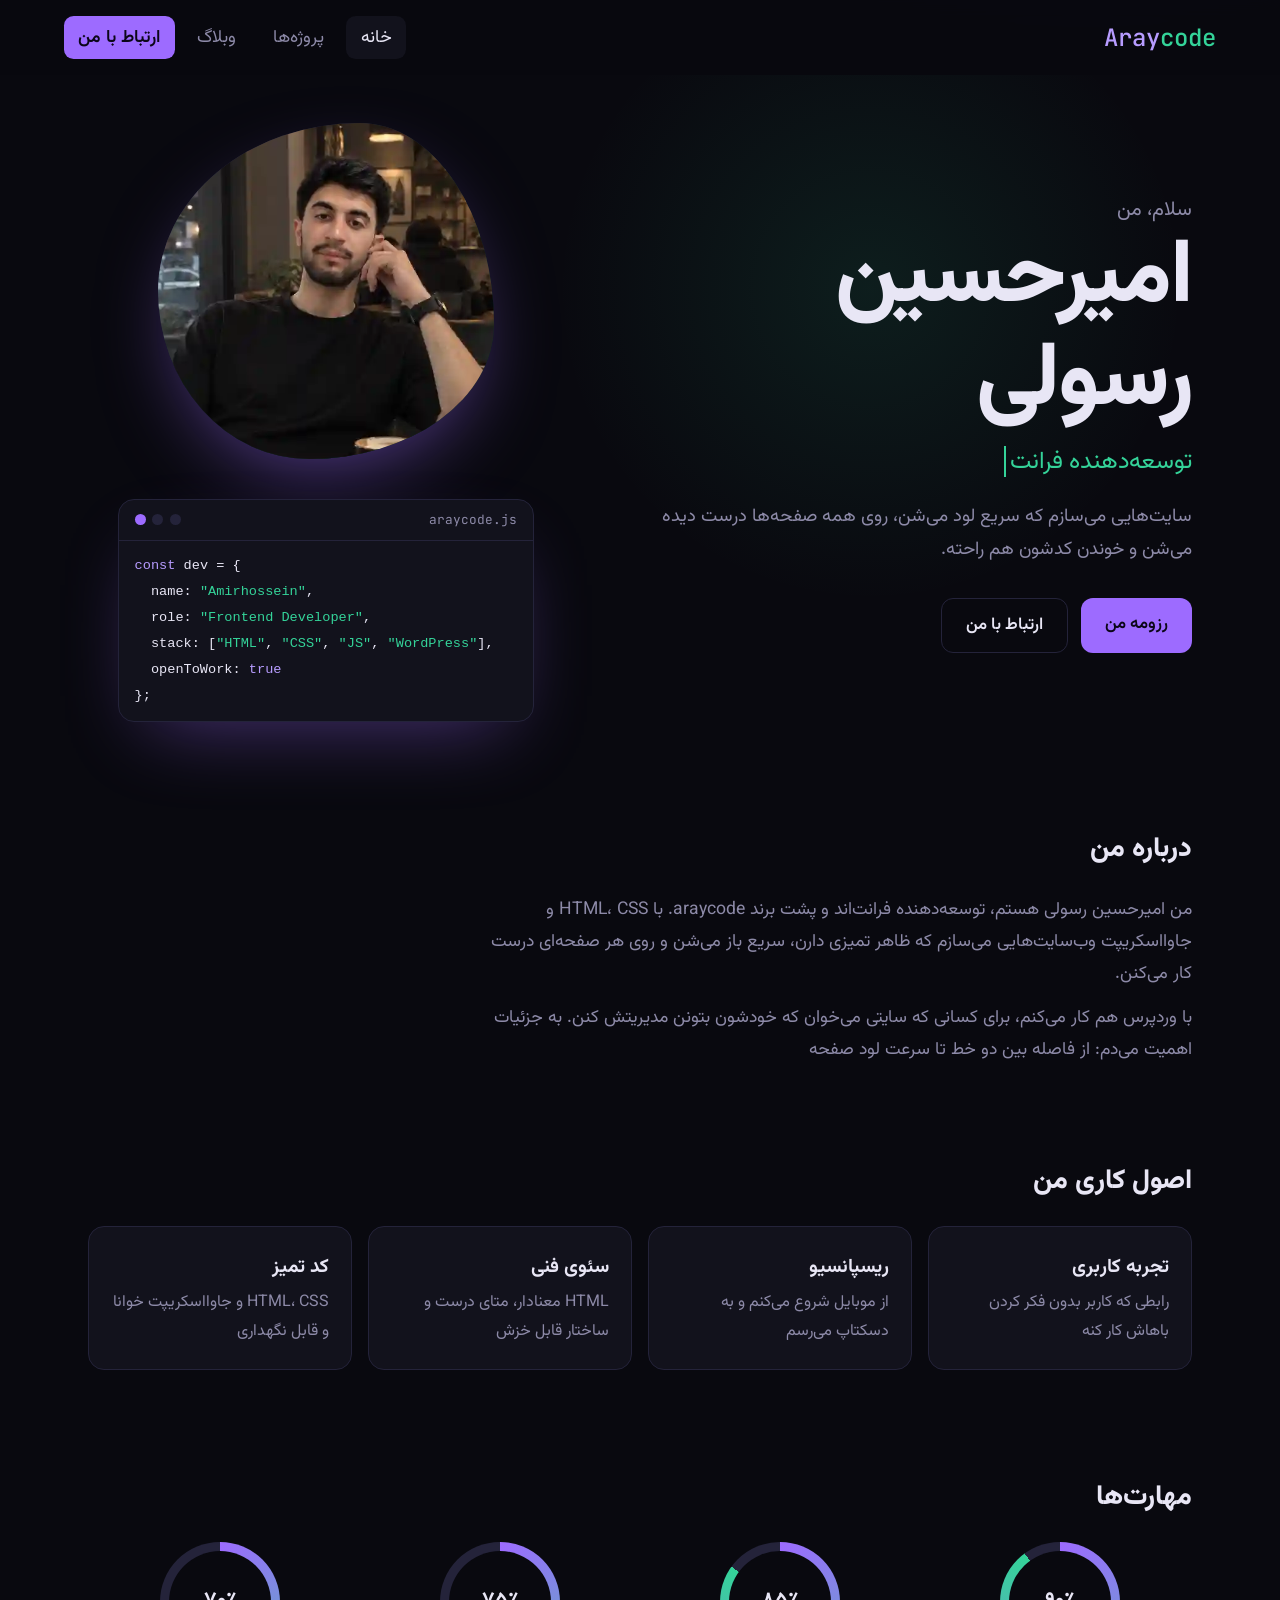
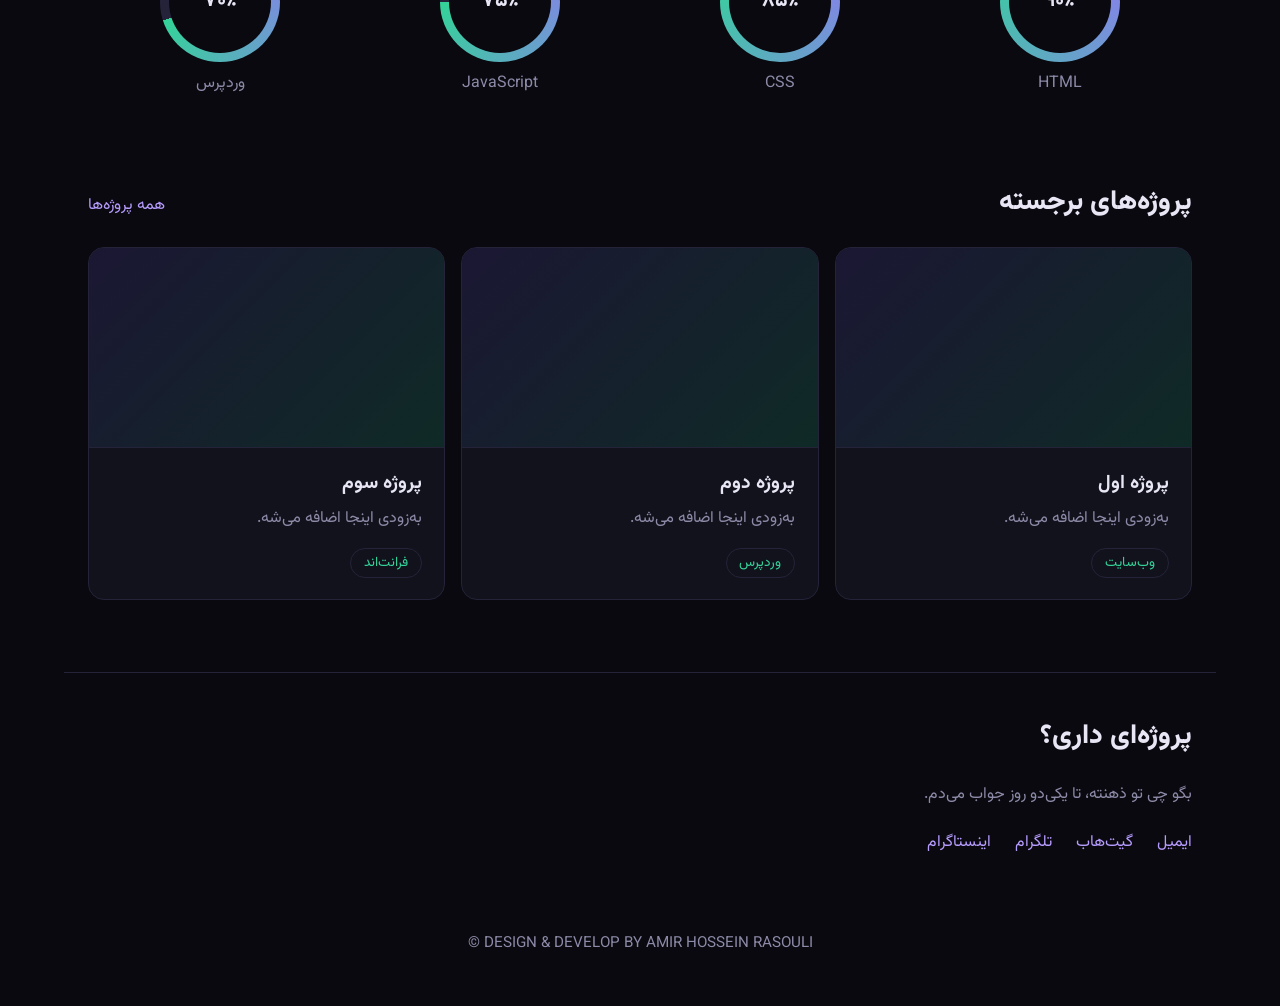
==== index.html @ f40a2364 "Initial commit: portfolio site" ====
<!DOCTYPE html>
<html lang="fa" dir="rtl">
<head>
<meta charset="UTF-8">
<meta name="viewport" content="width=device-width, initial-scale=1">
<title>Web Developer | Araycode</title>
<meta name="description" content="وب‌سایت شخصی امیرحسین رسولی، توسعه‌دهنده فرانت‌اند با HTML، CSS، جاوااسکریپت و وردپرس.">
<meta name="theme-color" content="#09090f">
<link rel="canonical" href="https://irasouli.ir/">
<meta property="og:type" content="website">
<meta property="og:locale" content="fa_IR">
<meta property="og:title" content="امیرحسین رسولی | araycode">
<meta property="og:description" content="توسعه‌دهنده فرانت‌اند؛ طراحی و ساخت وب‌سایت‌های سریع و تمیز.">
<link rel="preconnect" href="https://fonts.googleapis.com">
<link rel="preconnect" href="https://fonts.gstatic.com" crossorigin>
<link href="https://fonts.googleapis.com/css2?family=Vazirmatn:wght@400;600;800&family=JetBrains+Mono:wght@400;500&display=swap" rel="stylesheet">
<link rel="stylesheet" href="/css/style.css">
<script type="application/ld+json">{"@context":"https://schema.org","@type":"Person","name":"امیرحسین رسولی","jobTitle":"Frontend Developer","url":"https://YOUR-DOMAIN.com/"}</script>
</head>
<body>
<a class="skip" href="#main">پرش به محتوا</a>
<div class="progress" aria-hidden="true"></div>
<header class="nav">
  <a class="brand" href="index.html" aria-label="araycode">Aray<span>code</span></a>
  <button class="menu-btn" aria-expanded="false" aria-controls="menu" aria-label="باز کردن منو"><span></span><span></span><span></span></button>
  <nav id="menu" aria-label="منوی اصلی">
    <a href="index.html" aria-current="page">خانه</a>
    <a href="projects.html">پروژه‌ها</a>
    <a href="blog.html">وبلاگ</a>
    <a href="contact.html" class="btn-nav">ارتباط با من</a>
  </nav>
</header>
<main id="main">
  <section class="hero">
    <div class="hero-text">
      <p class="hello">سلام، من</p>
      <h1>امیرحسین رسولی</h1>
      <p class="role"><span id="typed">توسعه‌دهنده فرانت‌اند</span><i class="caret" aria-hidden="true"></i></p>
      <p class="lead">سایت‌هایی می‌سازم که سریع لود می‌شن، روی همه صفحه‌ها درست دیده می‌شن و خوندن کدشون هم راحته.</p>
      <div class="cta">
        <!-- فایل رزومه رو با اسم resume.pdf کنار سایت بذار -->
        <a class="btn primary" href="/files/amir-hossein-rsouli-resume.pdf" download>رزومه من</a>
        <a class="btn ghost" href="contact.html">ارتباط با من</a>
      </div>
    </div>
    <div class="visual">
      <div class="blob">
        <img src="/image/amirsimage.webp" alt="امیرحسین رسولی" width="640" height="640" fetchpriority="high">> 
      </div>
      <div class="editor" dir="ltr">
      <div class="bar"><b></b><b></b><b></b><span>araycode.js</span></div>
      <pre class="code"><code><span class="l" style="--i:0"><em>const</em> dev = {</span>
        <span class="l" style="--i:1">  name: <s>"Amirhossein"</s>,</span>
        <span class="l" style="--i:2">  role: <s>"Frontend Developer"</s>,</span>
        <span class="l" style="--i:3">  stack: [<s>"HTML"</s>, <s>"CSS"</s>, <s>"JS"</s>, <s>"WordPress"</s>],</span>
        <span class="l" style="--i:4">  openToWork: <em>true</em></span>
        <span class="l" style="--i:5">};</span></code></pre>
      </div>
    </div>
  </section>
  <section class="block about" aria-labelledby="about">
    <h2 id="about">درباره من</h2>
    <p>من امیرحسین رسولی هستم، توسعه‌دهنده فرانت‌اند و پشت برند araycode. با HTML، CSS و جاوااسکریپت وب‌سایت‌هایی می‌سازم که ظاهر تمیزی دارن، سریع باز می‌شن و روی هر صفحه‌ای درست کار می‌کنن.</p>
    <p>با وردپرس هم کار می‌کنم، برای کسانی که سایتی می‌خوان که خودشون بتونن مدیریتش کنن. به جزئیات اهمیت می‌دم: از فاصله بین دو خط تا سرعت لود صفحه</p>
  </section>
  <section class="block" aria-labelledby="principles">
    <h2 id="principles">اصول کاری من</h2>
    <div class="grid four">
      <article class="card reveal"><h3>تجربه کاربری</h3><p>رابطی که کاربر بدون فکر کردن باهاش کار کنه</p></article>
      <article class="card reveal"><h3>ریسپانسیو</h3><p>از موبایل شروع می‌کنم و به دسکتاپ می‌رسم</p></article>
      <article class="card reveal"><h3>سئوی فنی</h3><p>HTML معنادار، متای درست و ساختار قابل خزش</p></article>
      <article class="card reveal"><h3>کد تمیز</h3><p>HTML، CSS و جاوااسکریپت خوانا و قابل نگهداری</p></article>
    </div>
  </section>
  <section class="block" aria-labelledby="skills">
    <h2 id="skills">مهارت‌ها</h2>
    <ul class="rings">
      <li class="reveal" style="--v:90"><div class="ring"><b>۹۰٪</b></div><span>HTML</span></li>
      <li class="reveal" style="--v:85"><div class="ring"><b>۸۵٪</b></div><span>CSS</span></li>
      <li class="reveal" style="--v:75"><div class="ring"><b>۷۵٪</b></div><span>JavaScript</span></li>
      <li class="reveal" style="--v:70"><div class="ring"><b>۷۰٪</b></div><span>وردپرس</span></li>
    </ul>
  </section>

  <section class="block" aria-labelledby="work">
    <div class="head"><h2 id="work">پروژه‌های برجسته</h2><a class="more" href="projects.html">همه پروژه‌ها</a></div>
    <div class="grid three">
      <article class="card proj reveal"><div class="thumb"></div><h3>پروژه اول</h3><p>به‌زودی اینجا اضافه می‌شه.</p><span class="tag">وب‌سایت</span></article>
      <article class="card proj reveal"><div class="thumb"></div><h3>پروژه دوم</h3><p>به‌زودی اینجا اضافه می‌شه.</p><span class="tag">وردپرس</span></article>
      <article class="card proj reveal"><div class="thumb"></div><h3>پروژه سوم</h3><p>به‌زودی اینجا اضافه می‌شه.</p><span class="tag">فرانت‌اند</span></article>
    </div>
  </section>

  <section class="block talk" aria-labelledby="hire">
    <h2 id="hire">پروژه‌ای داری؟</h2>
    <p>بگو چی تو ذهنته، تا یکی‌دو روز جواب می‌دم.</p>
    <div class="links">
      <a href="mailto:rasouliamirhossein.frontend@gmail.com">ایمیل</a><a href="https://github.com/amirrasouli.dev">گیت‌هاب</a><a href="#">تلگرام</a><a href="#">اینستاگرام</a>
    </div>
  </section>
</main>

<footer><p>DESIGN & DEVELOP BY AMIR HOSSEIN RASOULI ©</p></footer>
<script src="/js/script.js"></script>
</body>
</html>
---- css/style.css ----
:root{
  --bg:#09090f;--card:#12121c;--line:#24233a;
  --p:#9d6bff;--p2:#b79cff;--mint:#34d399;
  --text:#e8e6f5;--muted:#8d8aa8;
  --font:"Vazirmatn",system-ui,sans-serif;--mono:"JetBrains Mono",ui-monospace,monospace;
}
*{box-sizing:border-box;margin:0}
html{scroll-behavior:smooth}
body{background:var(--bg);color:var(--text);font-family:var(--font);line-height:1.8;
  background-image:radial-gradient(60rem 30rem at 85% -10%,rgba(157,107,255,.16),transparent 60%)}
a{color:inherit;text-decoration:none}
:focus-visible{outline:2px solid var(--mint);outline-offset:3px;border-radius:6px}

.nav{position:sticky;top:0;z-index:5;background:rgba(9,9,15,.75);backdrop-filter:blur(10px);display:flex;align-items:center;justify-content:space-between;gap:1rem;flex-wrap:wrap;
  max-width:none;margin:0;padding:1rem max(1.5rem,calc((100% - 72rem)/2))}
.brand{font-family:var(--mono);font-weight:500;font-size:1.5rem;direction:ltr;color:var(--p2)}
.brand span{color:var(--mint)}
.nav nav{display:flex;align-items:center;gap:.5rem;flex-wrap:wrap}
.nav nav a{font-size:1.1rem;padding:.35rem .9rem;border-radius:.6rem;color:var(--muted);transition:color .2s,background .2s}
.nav nav a:hover,.nav nav a[aria-current]{color:var(--text)}
.nav nav a[aria-current]{background:var(--card)}
.nav .btn-nav{background:var(--p);color:#0b0618;font-weight:600}
.nav .btn-nav:hover{background:var(--p2);color:#0b0618}

.hero{position:relative;max-width:72rem;margin:0 auto;padding:3rem 1.5rem 4rem;display:grid;
  grid-template-columns:1.1fr .9fr;gap:3rem;align-items:center}
.hello{color:var(--muted);font-size:1.25rem}
h1{font-size:clamp(3rem,8vw,5.6rem);font-weight:800;line-height:1.15;letter-spacing:-.02em}
.role{font-size:1.5rem;color:var(--mint);min-height:2.6rem;margin:.4rem 0 1rem}
.caret{display:inline-block;width:2px;height:1.3em;background:var(--mint);margin-inline-start:4px;
  vertical-align:middle;animation:blink 1s steps(1) infinite}
.lead{color:var(--muted);font-size:1.15rem;max-width:34rem}
.cta{display:flex;gap:.8rem;flex-wrap:wrap;margin-top:2rem}
.btn{padding:.7rem 1.5rem;border-radius:.75rem;font-weight:600;font-size:1.05rem;transition:transform .2s,background .2s,border-color .2s}
.btn.primary{background:var(--p);color:#0b0618}
.btn.primary:hover{background:var(--p2);transform:translateY(-2px)}
.btn.ghost{border:1px solid var(--line)}
.btn.ghost:hover{border-color:var(--mint);color:var(--mint)}

.editor{background:var(--card);border:1px solid var(--line);border-radius:1rem;overflow:hidden;
  box-shadow:0 30px 80px -30px rgba(157,107,255,.45)}
.bar{display:flex;align-items:center;gap:.4rem;padding:.7rem 1rem;border-bottom:1px solid var(--line)}
.bar b{width:.7rem;height:.7rem;border-radius:50%;background:var(--line)}
.bar b:first-child{background:var(--p)}
.bar span{margin-inline-start:auto;font:.8rem var(--mono);color:var(--muted)}
.photo{aspect-ratio:16/10;background:linear-gradient(135deg,#1b1733,#0f2a26);border-bottom:1px solid var(--line)}
.editor img{display:block;width:100%;aspect-ratio:16/10;object-fit:cover}
.code{padding:1.1rem 1.2rem;font:.92rem/1.9 var(--mono);color:var(--text);overflow-x:auto}
.code .l{display:block;opacity:0;animation:in .5s ease forwards;animation-delay:calc(.4s + var(--i)*.28s)}
.code em{color:var(--p2);font-style:normal}
.code s{color:var(--mint);text-decoration:none}

.block{max-width:72rem;margin:0 auto;padding:2.5rem 1.5rem}
h2{font-size:1.7rem;font-weight:800;margin-bottom:1.2rem}
.chips{list-style:none;padding:0;display:flex;flex-wrap:wrap;gap:.7rem}
.chips li{padding:.45rem 1.1rem;border:1px solid var(--line);border-radius:999px;background:var(--card);transition:border-color .2s}
.chips li:hover{border-color:var(--p)}
.talk{border-top:1px solid var(--line);margin-top:2rem}
.talk p{color:var(--muted);margin-bottom:1.2rem}
.links{display:flex;gap:1.5rem;flex-wrap:wrap}
.links a{color:var(--p2);border-bottom:1px solid transparent;transition:border-color .2s}
.links a:hover{border-color:var(--mint);color:var(--mint)}
footer{text-align:center;color:var(--muted);padding:2rem 1rem 3rem;font-size:.95rem}

@keyframes blink{50%{opacity:0}}
@keyframes in{from{opacity:0;transform:translateX(-8px)}to{opacity:1;transform:none}}
@media(max-width:820px){.hero{grid-template-columns:1fr;gap:2rem;padding-top:1.5rem}}
@media(prefers-reduced-motion:reduce){*{animation:none!important;transition:none!important}.code .l{opacity:1}}

.skip{position:absolute;inset-inline-start:1rem;top:-4rem;background:var(--p);color:#0b0618;padding:.5rem 1rem;border-radius:.5rem;z-index:10}
.skip:focus{top:1rem}
.progress{position:fixed;inset:0 0 auto 0;height:3px;background:linear-gradient(90deg,var(--p),var(--mint));transform-origin:100% 50%;transform:scaleX(0);z-index:9}
@supports(animation-timeline:scroll()){.progress{animation:grow linear both;animation-timeline:scroll()}}
@keyframes grow{to{transform:scaleX(1)}}
.hero::before{content:"";position:absolute;inset:0;pointer-events:none;z-index:-1;
  background:radial-gradient(28rem 28rem at var(--mx,70%) var(--my,30%),rgba(52,211,153,.10),transparent 70%)}
.grid{display:grid;gap:1rem}
.grid.four{grid-template-columns:repeat(auto-fit,minmax(14rem,1fr));margin-bottom:1.5rem}
.grid.three{grid-template-columns:repeat(auto-fit,minmax(16rem,1fr))}
.card{background:var(--card);border:1px solid var(--line);border-radius:1rem;padding:1.4rem;transition:border-color .25s,transform .25s}
.card:hover{border-color:var(--p);transform:translateY(-3px)}
.card h3{font-size:1.2rem;margin-bottom:.3rem}
.card p{color:var(--muted)}
.head{display:flex;align-items:baseline;justify-content:space-between;gap:1rem}
.more{color:var(--p2)}.more:hover{color:var(--mint)}
.proj{padding:0;overflow:hidden}
.proj h3,.proj p,.proj .tag{margin-inline:1.4rem}
.proj h3{margin-top:1.1rem}
.thumb{aspect-ratio:16/9;background:linear-gradient(135deg,#1b1733,#0f2a26);border-bottom:1px solid var(--line)}
.tag{display:inline-block;margin-block:.9rem 1.3rem;font-size:.85rem;color:var(--mint);border:1px solid var(--line);border-radius:999px;padding:.1rem .8rem}
.js .reveal{opacity:0;transform:translateY(12px);transition:opacity .6s,transform .6s,border-color .25s}
.js .reveal.in{opacity:1;transform:none}

.visual{display:grid;justify-items:center;gap:2.5rem}
.blob{position:relative;width:min(21rem,72vw);aspect-ratio:1;overflow:hidden;
  background:linear-gradient(135deg,#2a1f4d,#0f3a2f);border-radius:60% 40% 55% 45%/50% 60% 40% 50%;
  box-shadow:0 30px 80px -25px rgba(157,107,255,.55);animation:morph 10s ease-in-out infinite alternate}
.blob img{display:block;width:100%;height:100%;object-fit:cover}
@keyframes morph{50%{border-radius:42% 58% 46% 54%/56% 42% 58% 44%}100%{border-radius:55% 45% 62% 38%/44% 56% 44% 56%}}
.visual .editor{width:min(26rem,100%);margin-top:0;position:relative}
.visual .code{font-size:.85rem;padding:.8rem 1rem}
.about p{max-width:44rem;color:var(--muted);font-size:1.1rem;margin-bottom:.8rem}
.grid.four{grid-template-columns:repeat(4,1fr)}
.rings{list-style:none;padding:0;display:grid;grid-template-columns:repeat(4,1fr);gap:1.5rem 1rem;justify-items:center;text-align:center}
.ring{position:relative;width:7.5rem;aspect-ratio:1;border-radius:50%;display:grid;place-items:center;
  background:conic-gradient(var(--p),var(--mint) calc(var(--v)*1%),var(--line) 0)}
.ring::before{content:"";position:absolute;inset:.55rem;border-radius:50%;background:var(--bg)}
.ring b{position:relative;font-size:1.3rem}
.rings span{display:block;margin-top:.5rem;color:var(--muted)}
.page-head{padding-top:2rem}
.page-head h1{font-size:clamp(2.2rem,7vw,3.6rem)}
.menu-btn{display:none;flex-direction:column;gap:5px;background:none;border:1px solid var(--line);border-radius:.6rem;padding:.6rem;cursor:pointer}
.menu-btn span{width:1.3rem;height:2px;background:var(--text);transition:transform .25s,opacity .25s}
.menu-btn[aria-expanded="true"] span:nth-child(1){transform:translateY(7px) rotate(45deg)}
.menu-btn[aria-expanded="true"] span:nth-child(2){opacity:0}
.menu-btn[aria-expanded="true"] span:nth-child(3){transform:translateY(-7px) rotate(-45deg)}
@media(max-width:820px){
  .menu-btn{display:flex}
  .nav nav{display:none;flex-basis:100%;flex-direction:column;align-items:stretch;gap:.3rem;padding:.5rem 0 .8rem}
  .nav nav.open{display:flex}
  .nav nav a{font-size:1rem;padding:.6rem .9rem}
  .brand{font-size:1.25rem}
  h1{font-size:clamp(2.1rem,9vw,2.8rem)}
  .hello{font-size:1rem}.role{font-size:1.1rem;min-height:2rem}.lead{font-size:1rem}
  .btn{padding:.6rem 1.2rem;font-size:.95rem}
  h2{font-size:1.4rem}
  .about p{font-size:1rem}
  .grid.four{grid-template-columns:repeat(2,1fr)}
  .card{padding:1rem}.card h3{font-size:1.05rem}.card p{font-size:.92rem}
  .rings{grid-template-columns:repeat(2,1fr)}.ring{width:6rem}.ring b{font-size:1.1rem}
}

.filters{display:flex;flex-wrap:wrap;gap:.5rem;margin-bottom:1.5rem}
.filters button{font:inherit;font-size:.95rem;color:var(--muted);background:var(--card);border:1px solid var(--line);border-radius:999px;padding:.35rem 1rem;cursor:pointer;transition:border-color .2s,color .2s}
.filters button:hover{border-color:var(--p);color:var(--text)}
.filters button[aria-pressed="true"]{border-color:var(--mint);color:var(--mint)}
.post .tag{margin:0 0 .8rem}
.post h3 a:hover{color:var(--p2)}
.post small{display:block;margin-top:.9rem;color:var(--muted)}

.code{white-space:normal}
.code .l{white-space:pre}
.nav nav a.btn-nav[aria-current]{background:var(--p);color:#0b0618}
.linkcard{display:block}
.linkcard p{direction:ltr;text-align:right;overflow-wrap:anywhere}
.form{display:grid;gap:1rem;max-width:36rem;margin-top:1.2rem}
.form label{display:grid;gap:.4rem;color:var(--muted)}
.form input,.form textarea{font:inherit;color:var(--text);background:var(--card);border:1px solid var(--line);border-radius:.7rem;padding:.7rem 1rem;transition:border-color .2s}
.form input:focus,.form textarea:focus{outline:none;border-color:var(--mint)}
.form button{justify-self:start;cursor:pointer;border:0;font-family:inherit}
.notfound{text-align:center;padding-block:4rem}
.code404{font:800 clamp(4rem,16vw,8rem)/1 var(--font);background:linear-gradient(90deg,var(--p),var(--mint));-webkit-background-clip:text;background-clip:text;color:transparent}
.notfound .cta{justify-content:center}
.notfound .lead{margin-inline:auto}
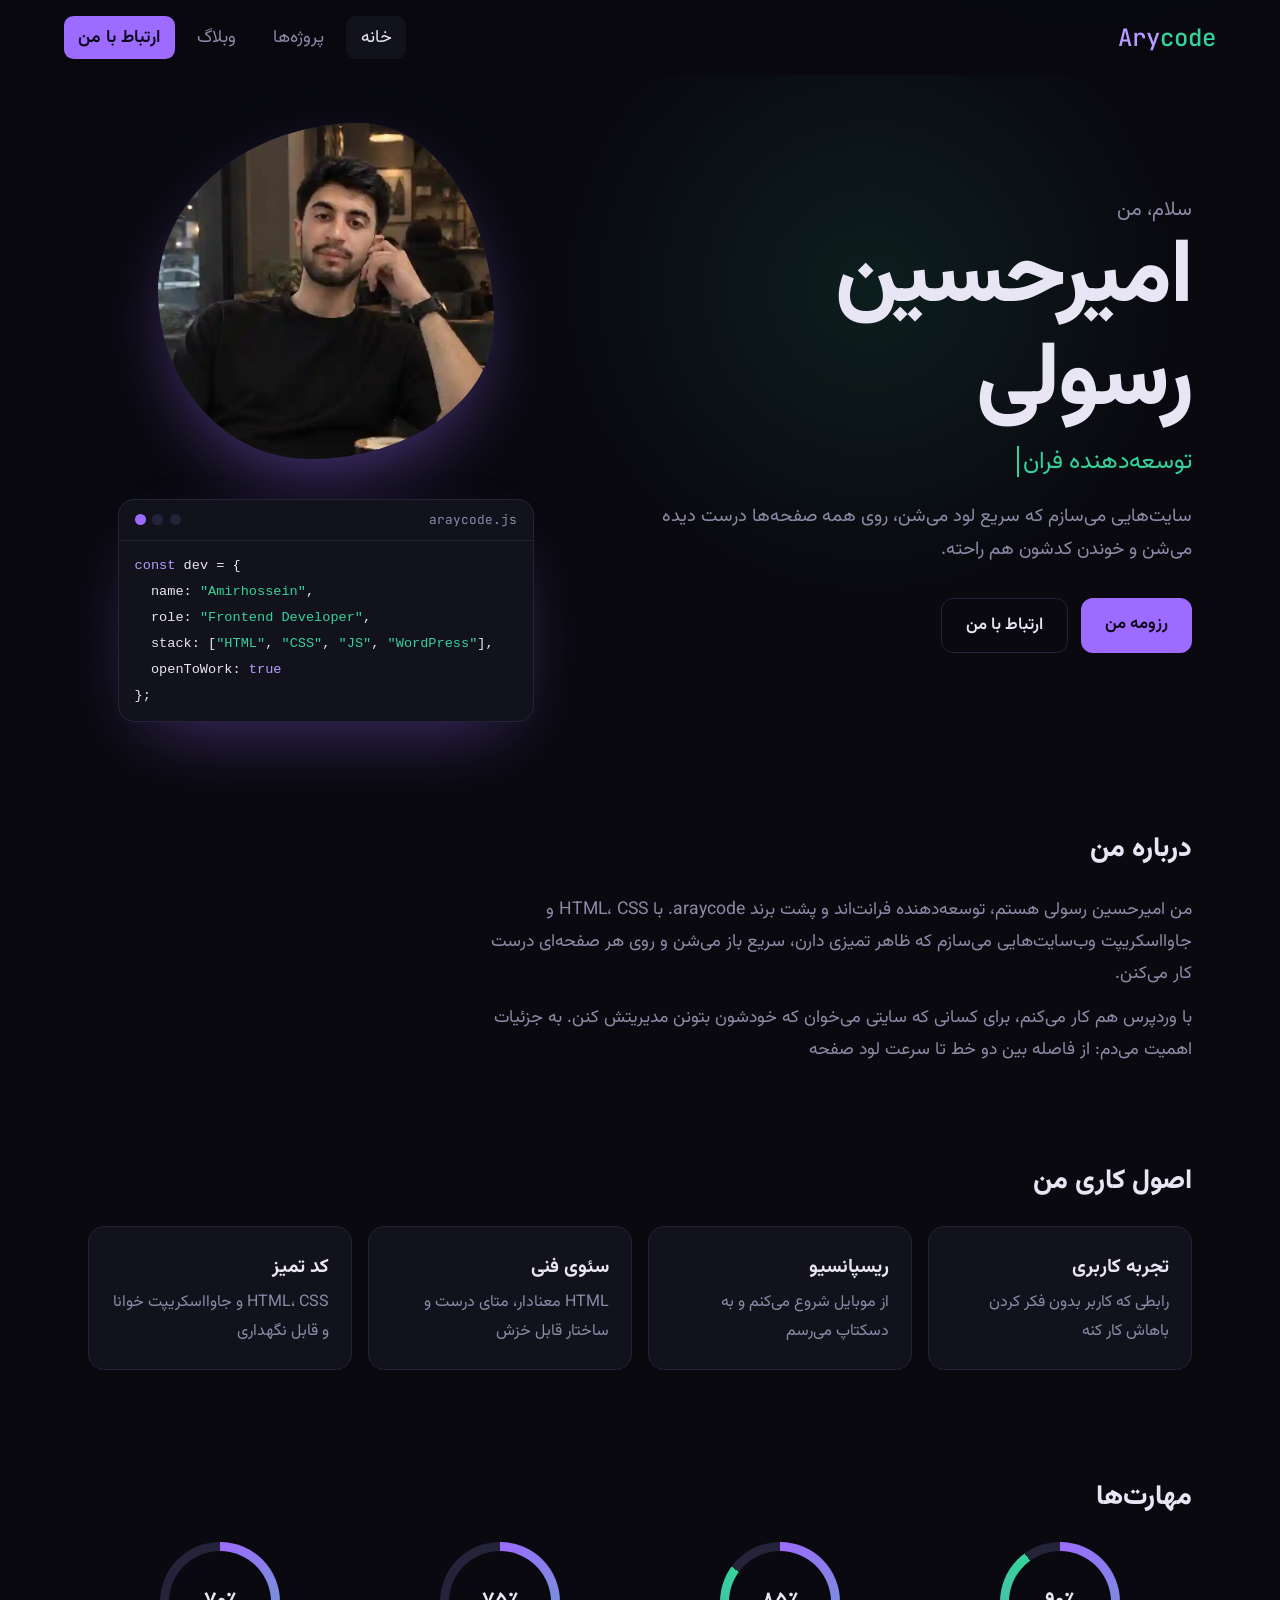
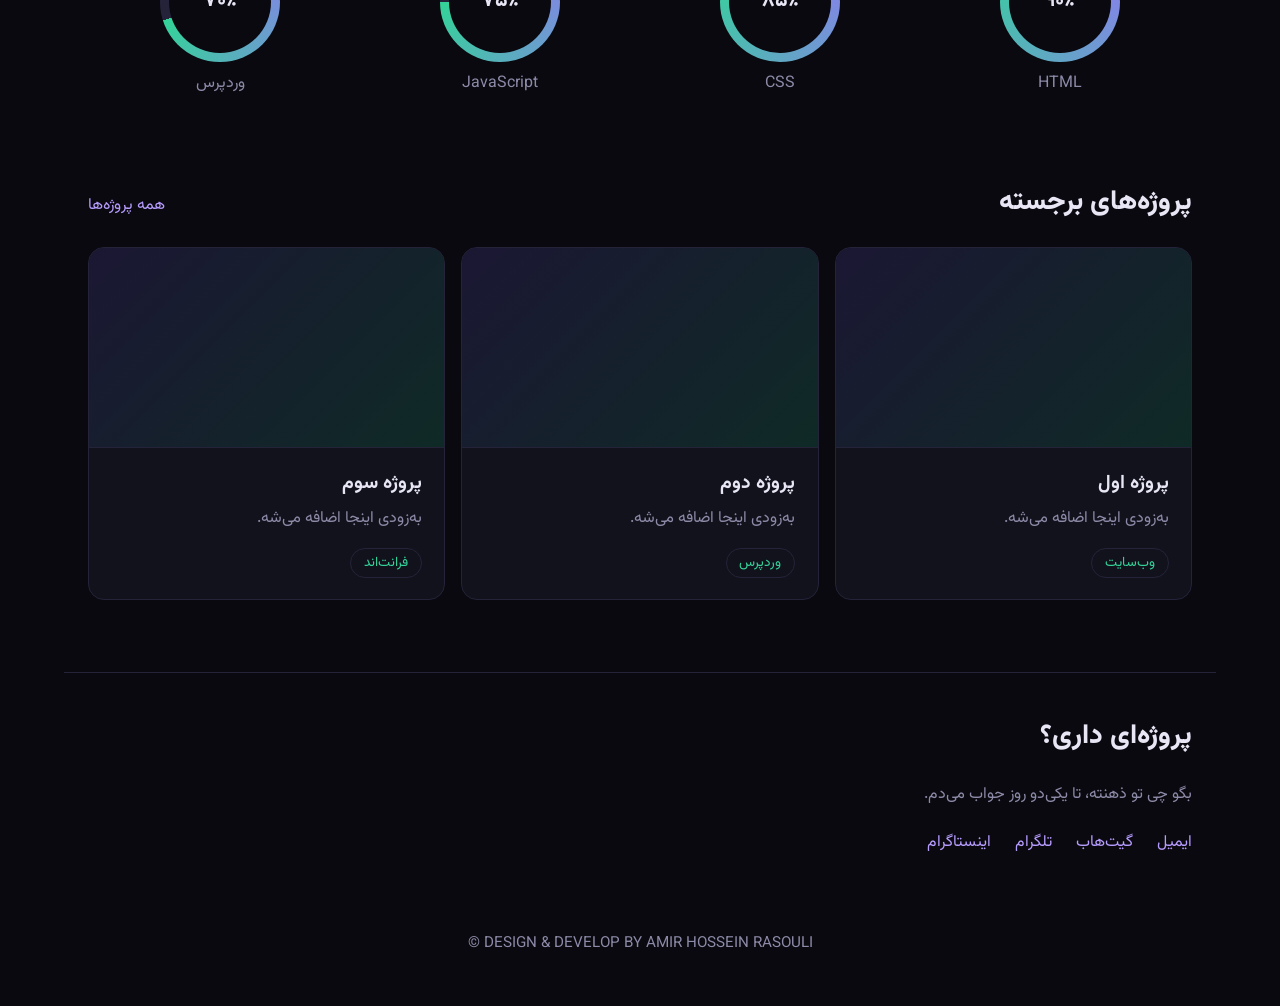
==== commit ced86e11: "Update portfolio" ====
--- a/index.html
+++ b/index.html
@@ -3,13 +3,13 @@
 <head>
 <meta charset="UTF-8">
 <meta name="viewport" content="width=device-width, initial-scale=1">
-<title>Web Developer | Araycode</title>
+<title>Arycode | Web Developer </title>
 <meta name="description" content="وب‌سایت شخصی امیرحسین رسولی، توسعه‌دهنده فرانت‌اند با HTML، CSS، جاوااسکریپت و وردپرس.">
 <meta name="theme-color" content="#09090f">
-<link rel="canonical" href="https://irasouli.ir/">
+<link rel="canonical" href="https://arycode.ir/">
 <meta property="og:type" content="website">
 <meta property="og:locale" content="fa_IR">
-<meta property="og:title" content="امیرحسین رسولی | araycode">
+<meta property="og:title" content="امیرحسین رسولی | arycode">
 <meta property="og:description" content="توسعه‌دهنده فرانت‌اند؛ طراحی و ساخت وب‌سایت‌های سریع و تمیز.">
 <link rel="preconnect" href="https://fonts.googleapis.com">
 <link rel="preconnect" href="https://fonts.gstatic.com" crossorigin>
@@ -21,7 +21,7 @@
 <a class="skip" href="#main">پرش به محتوا</a>
 <div class="progress" aria-hidden="true"></div>
 <header class="nav">
-  <a class="brand" href="index.html" aria-label="araycode">Aray<span>code</span></a>
+  <a class="brand" href="index.html" aria-label="araycode">Ary<span>code</span></a>
   <button class="menu-btn" aria-expanded="false" aria-controls="menu" aria-label="باز کردن منو"><span></span><span></span><span></span></button>
   <nav id="menu" aria-label="منوی اصلی">
     <a href="index.html" aria-current="page">خانه</a>
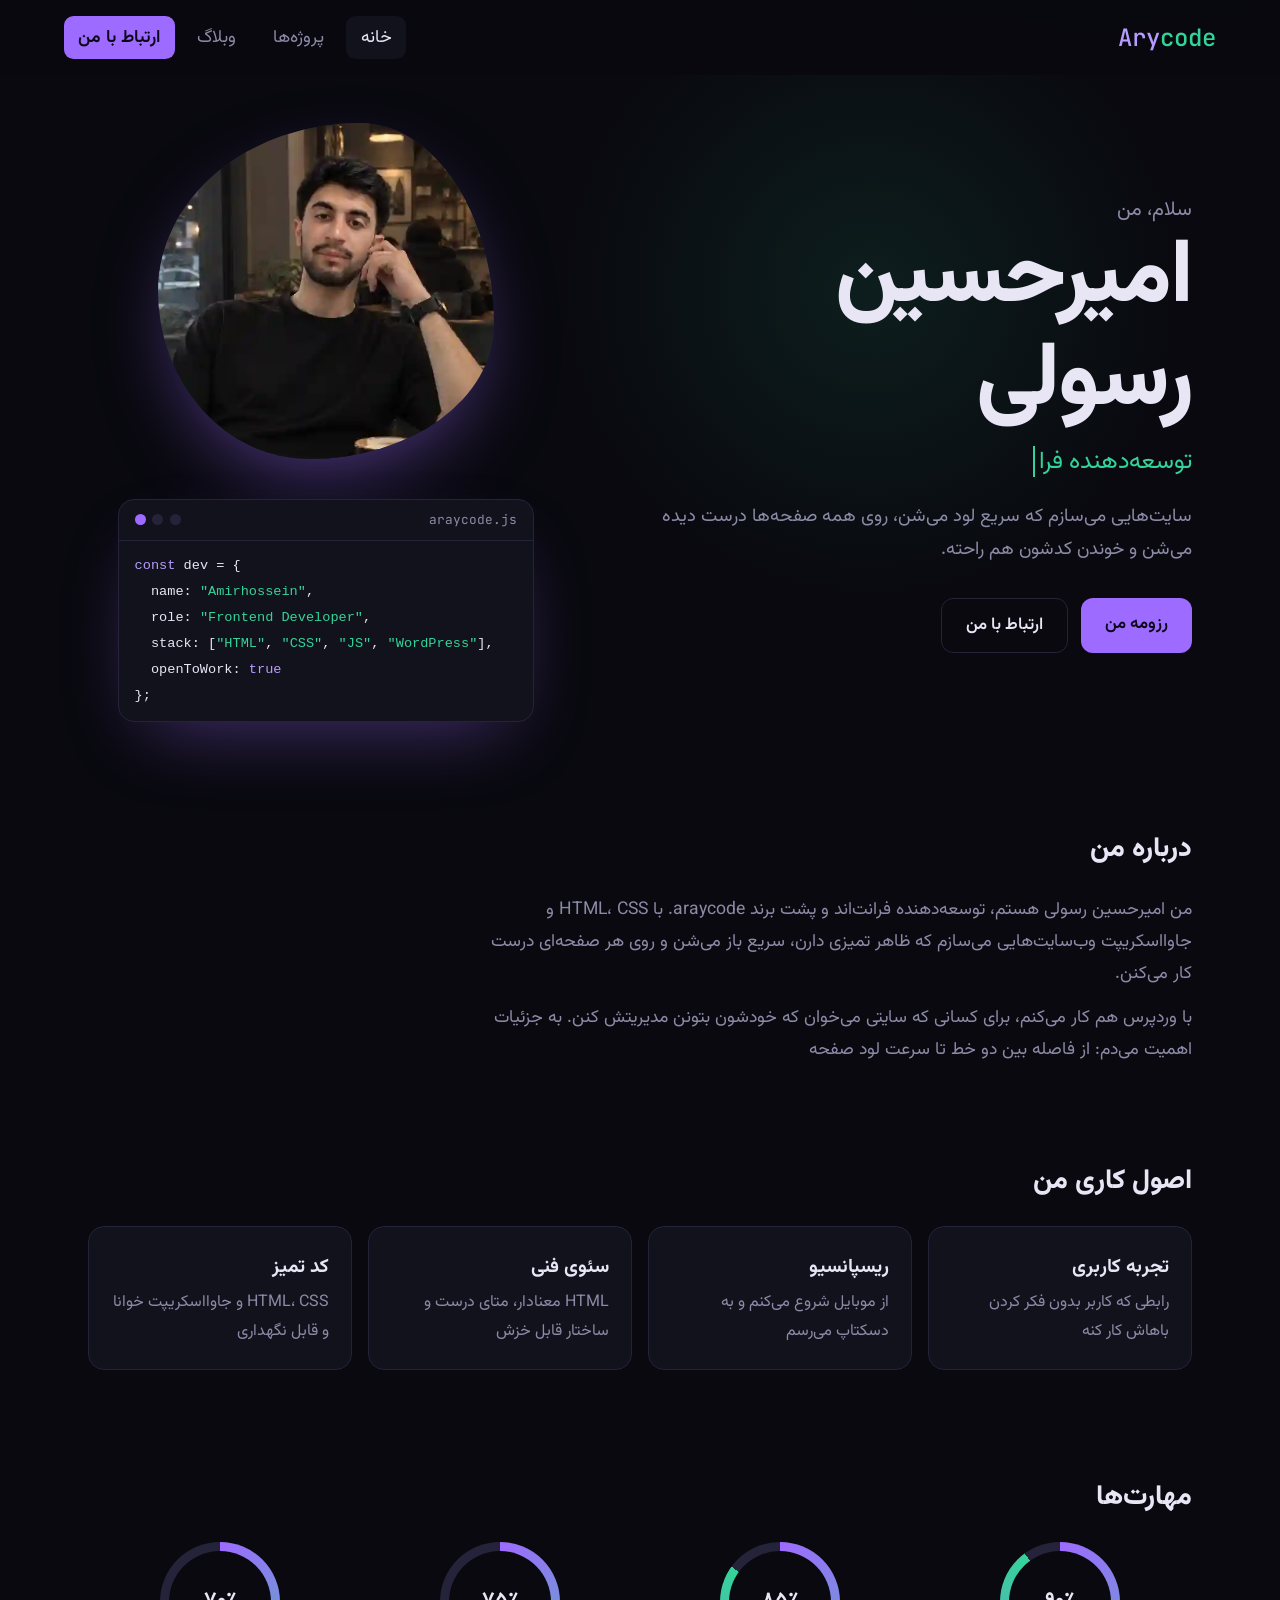
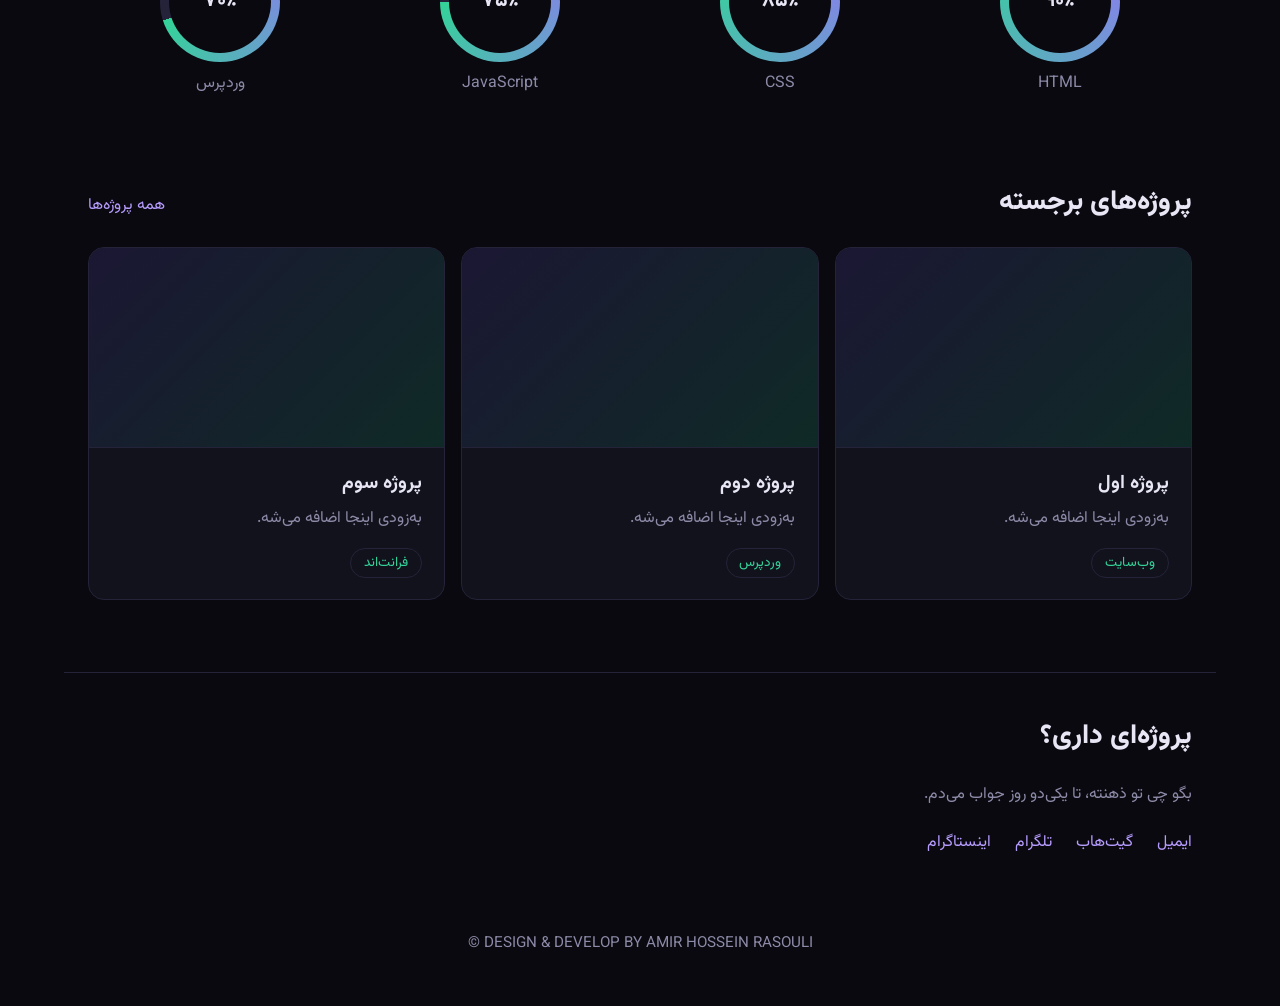
==== commit 34a5f572: "Update portfolio" ====
--- a/index.html
+++ b/index.html
@@ -14,7 +14,7 @@
 <link rel="preconnect" href="https://fonts.googleapis.com">
 <link rel="preconnect" href="https://fonts.gstatic.com" crossorigin>
 <link href="https://fonts.googleapis.com/css2?family=Vazirmatn:wght@400;600;800&family=JetBrains+Mono:wght@400;500&display=swap" rel="stylesheet">
-<link rel="stylesheet" href="/css/style.css">
+<link rel="stylesheet" href="css/style.css">
 <script type="application/ld+json">{"@context":"https://schema.org","@type":"Person","name":"امیرحسین رسولی","jobTitle":"Frontend Developer","url":"https://YOUR-DOMAIN.com/"}</script>
 </head>
 <body>
@@ -101,6 +101,6 @@
 </main>
 
 <footer><p>DESIGN & DEVELOP BY AMIR HOSSEIN RASOULI ©</p></footer>
-<script src="/js/script.js"></script>
+<script src="js/script.js"></script>
 </body>
 </html>
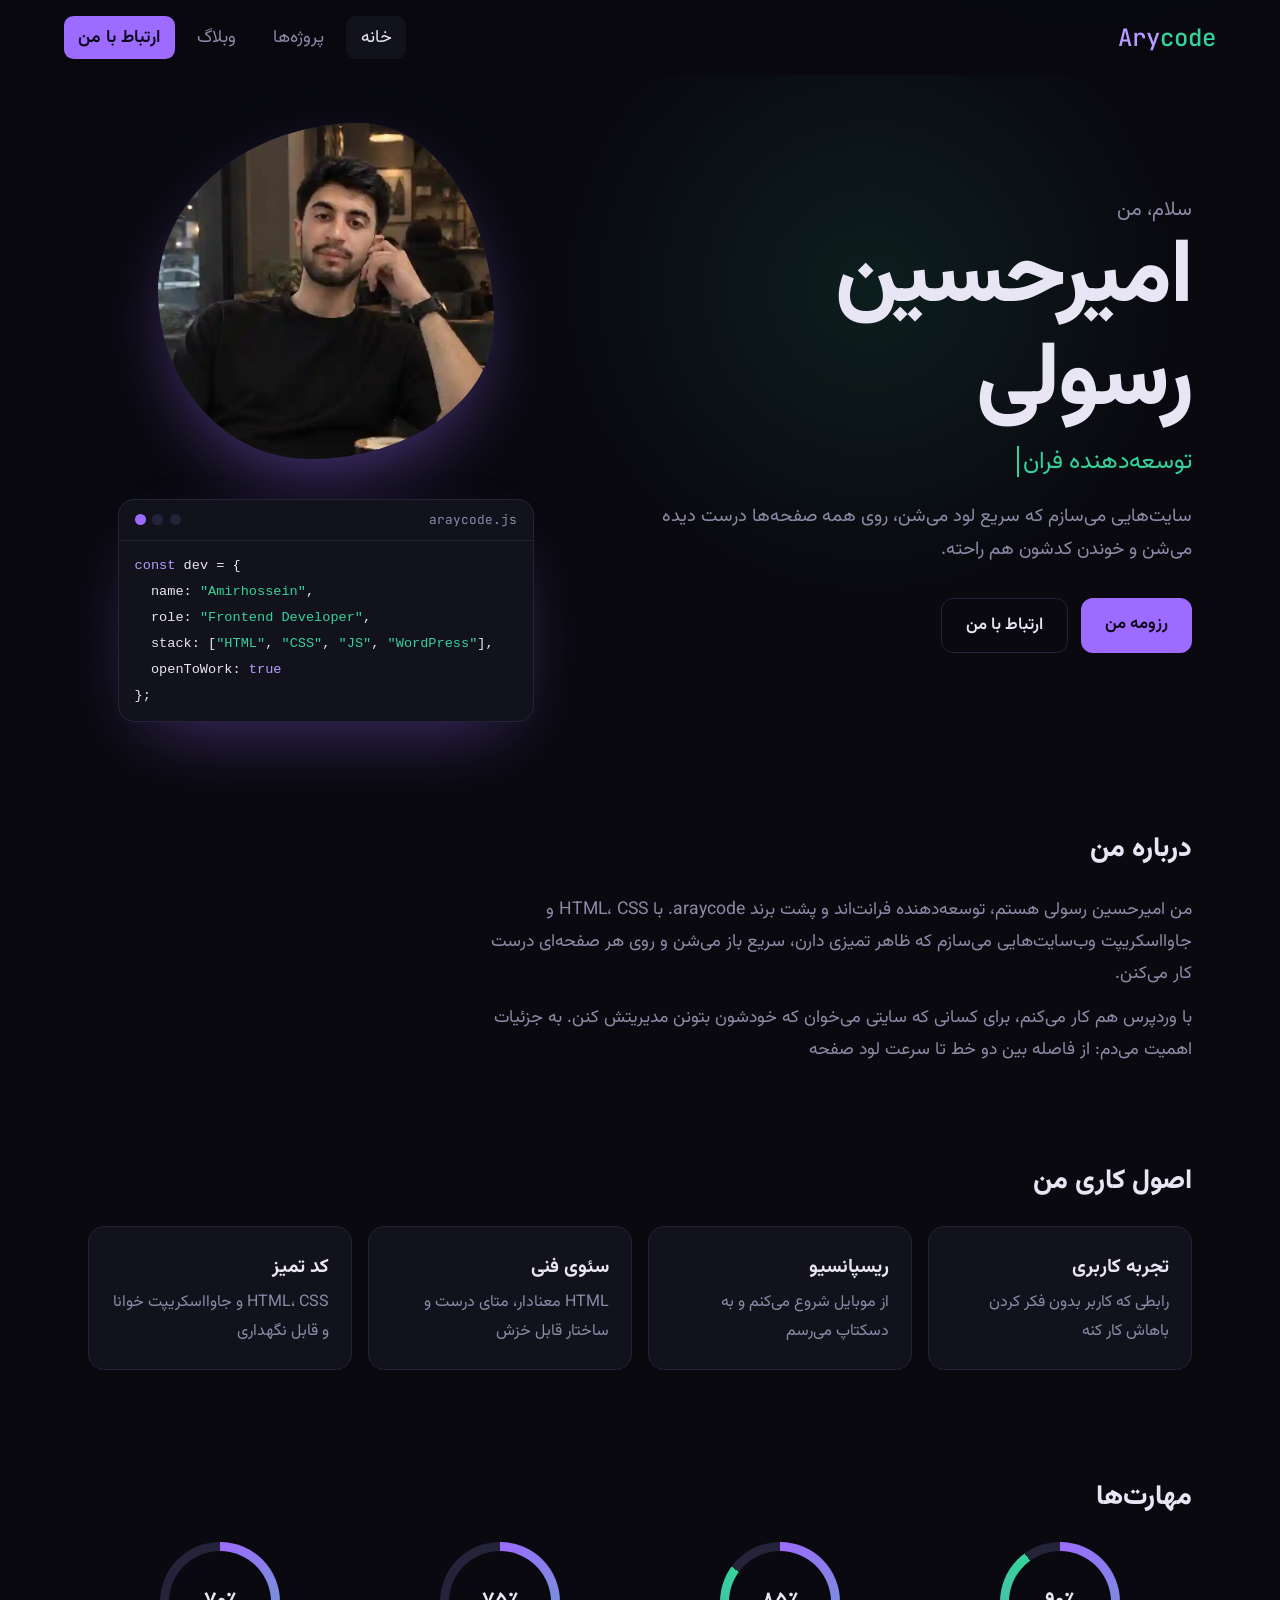
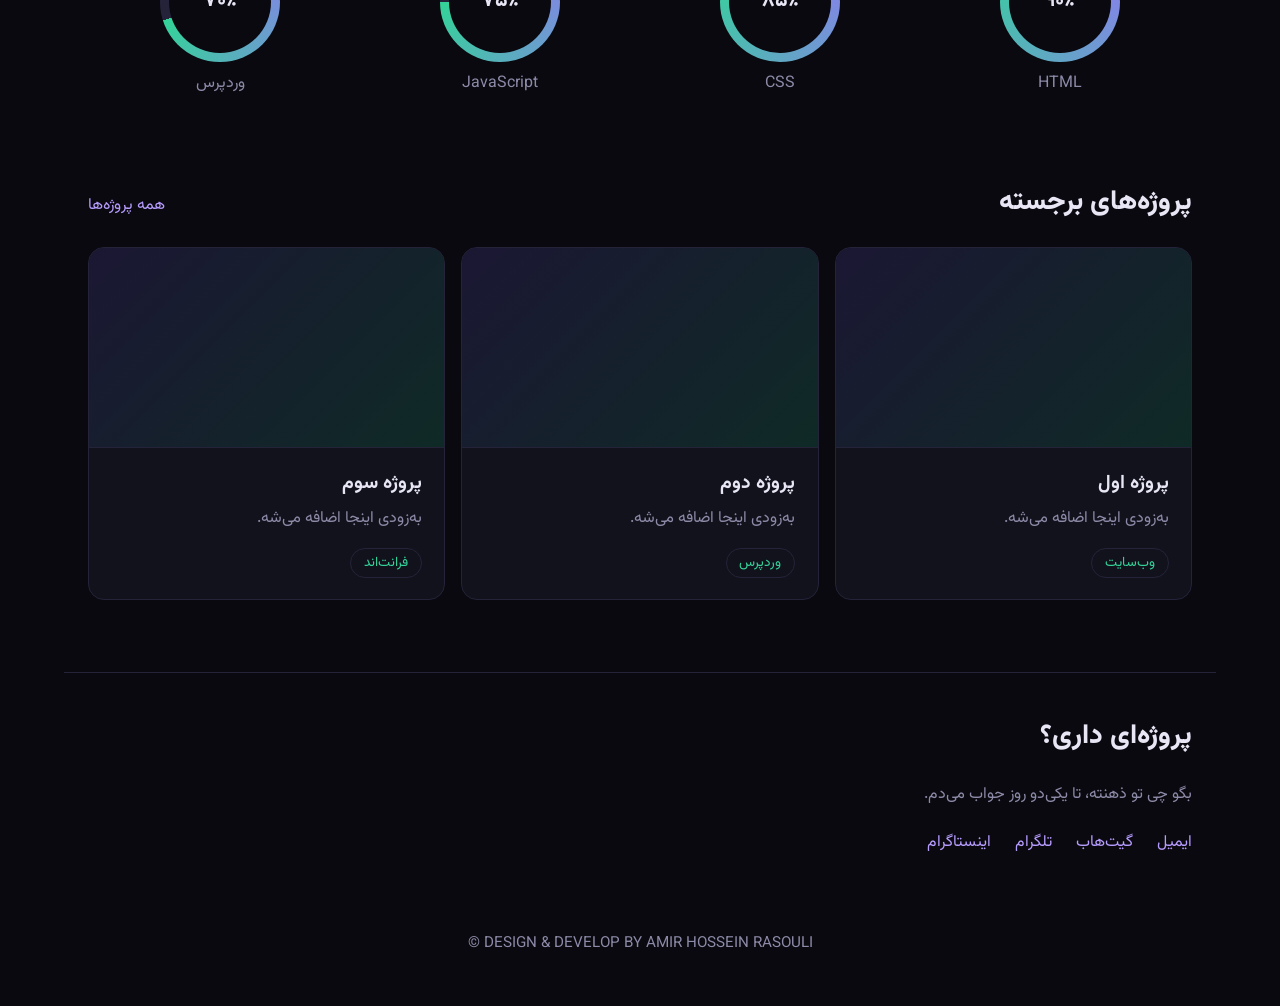
==== commit 3a16a74f: "Update portfolio" ====
--- a/index.html
+++ b/index.html
@@ -45,7 +45,7 @@
     </div>
     <div class="visual">
       <div class="blob">
-        <img src="/image/amirsimage.webp" alt="امیرحسین رسولی" width="640" height="640" fetchpriority="high">> 
+        <img src="image/amirsimage.webp" alt="امیرحسین رسولی" width="640" height="640" fetchpriority="high">> 
       </div>
       <div class="editor" dir="ltr">
       <div class="bar"><b></b><b></b><b></b><span>araycode.js</span></div>
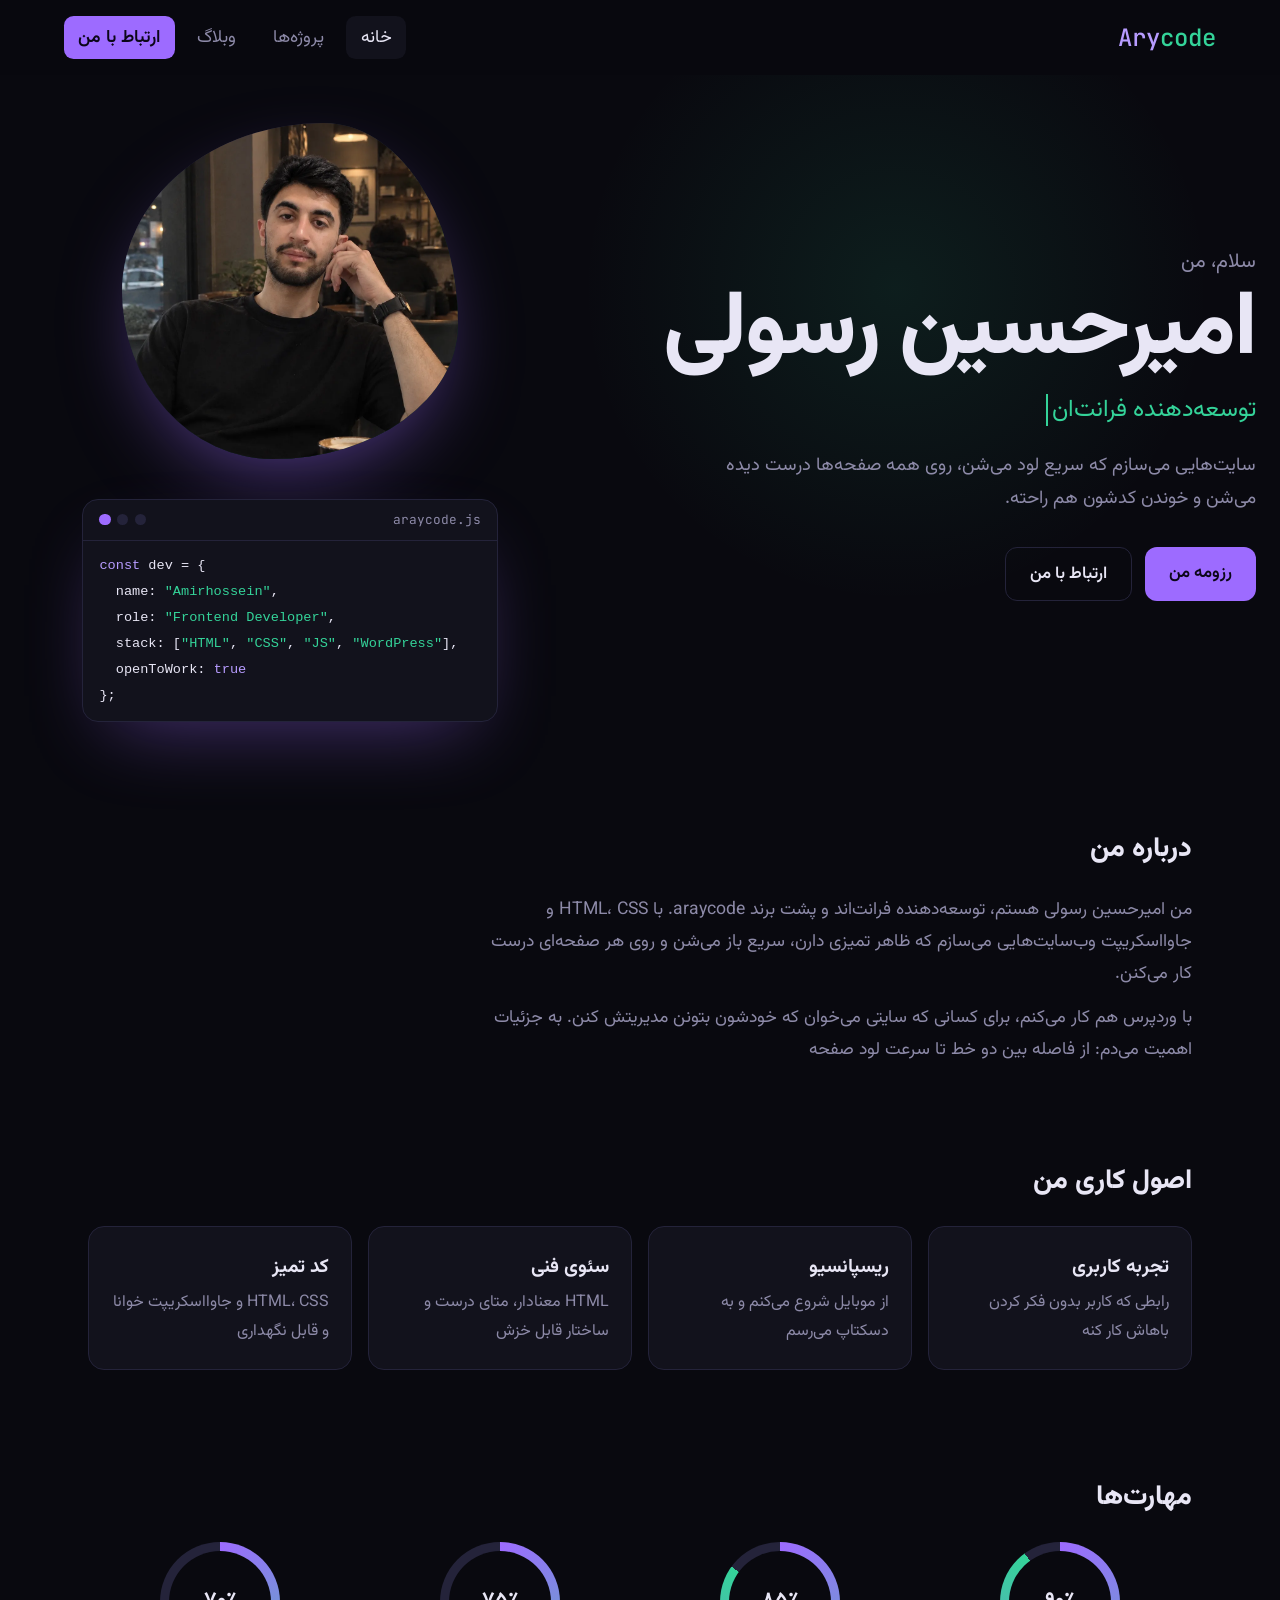
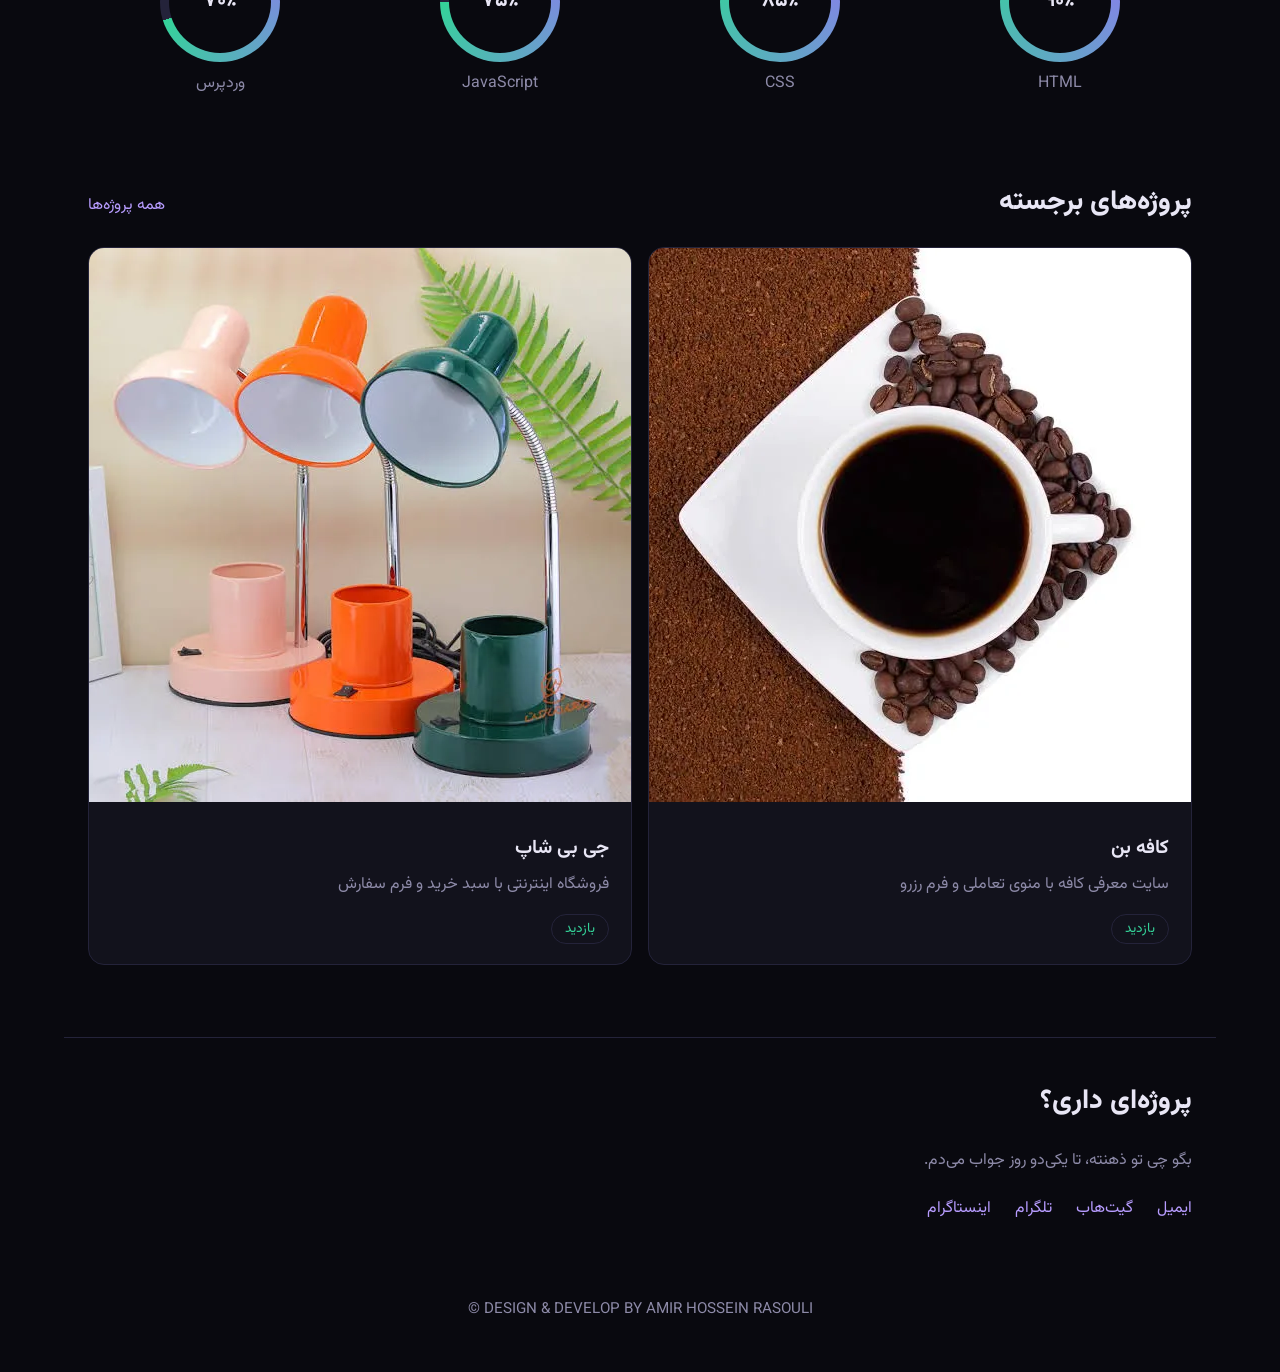
==== commit daa8cb18: "Update portfolio" ====
--- a/index.html
+++ b/index.html
@@ -1,106 +1,203 @@
-<!DOCTYPE html>
+<!doctype html>
 <html lang="fa" dir="rtl">
-<head>
-<meta charset="UTF-8">
-<meta name="viewport" content="width=device-width, initial-scale=1">
-<title>Arycode | Web Developer </title>
-<meta name="description" content="وب‌سایت شخصی امیرحسین رسولی، توسعه‌دهنده فرانت‌اند با HTML، CSS، جاوااسکریپت و وردپرس.">
-<meta name="theme-color" content="#09090f">
-<link rel="canonical" href="https://arycode.ir/">
-<meta property="og:type" content="website">
-<meta property="og:locale" content="fa_IR">
-<meta property="og:title" content="امیرحسین رسولی | arycode">
-<meta property="og:description" content="توسعه‌دهنده فرانت‌اند؛ طراحی و ساخت وب‌سایت‌های سریع و تمیز.">
-<link rel="preconnect" href="https://fonts.googleapis.com">
-<link rel="preconnect" href="https://fonts.gstatic.com" crossorigin>
-<link href="https://fonts.googleapis.com/css2?family=Vazirmatn:wght@400;600;800&family=JetBrains+Mono:wght@400;500&display=swap" rel="stylesheet">
-<link rel="stylesheet" href="css/style.css">
-<script type="application/ld+json">{"@context":"https://schema.org","@type":"Person","name":"امیرحسین رسولی","jobTitle":"Frontend Developer","url":"https://YOUR-DOMAIN.com/"}</script>
-</head>
-<body>
-<a class="skip" href="#main">پرش به محتوا</a>
-<div class="progress" aria-hidden="true"></div>
-<header class="nav">
-  <a class="brand" href="index.html" aria-label="araycode">Ary<span>code</span></a>
-  <button class="menu-btn" aria-expanded="false" aria-controls="menu" aria-label="باز کردن منو"><span></span><span></span><span></span></button>
-  <nav id="menu" aria-label="منوی اصلی">
-    <a href="index.html" aria-current="page">خانه</a>
-    <a href="projects.html">پروژه‌ها</a>
-    <a href="blog.html">وبلاگ</a>
-    <a href="contact.html" class="btn-nav">ارتباط با من</a>
-  </nav>
-</header>
-<main id="main">
-  <section class="hero">
-    <div class="hero-text">
-      <p class="hello">سلام، من</p>
-      <h1>امیرحسین رسولی</h1>
-      <p class="role"><span id="typed">توسعه‌دهنده فرانت‌اند</span><i class="caret" aria-hidden="true"></i></p>
-      <p class="lead">سایت‌هایی می‌سازم که سریع لود می‌شن، روی همه صفحه‌ها درست دیده می‌شن و خوندن کدشون هم راحته.</p>
-      <div class="cta">
-        <!-- فایل رزومه رو با اسم resume.pdf کنار سایت بذار -->
-        <a class="btn primary" href="/files/amir-hossein-rsouli-resume.pdf" download>رزومه من</a>
-        <a class="btn ghost" href="contact.html">ارتباط با من</a>
-      </div>
-    </div>
-    <div class="visual">
-      <div class="blob">
-        <img src="image/amirsimage.webp" alt="امیرحسین رسولی" width="640" height="640" fetchpriority="high">> 
-      </div>
-      <div class="editor" dir="ltr">
-      <div class="bar"><b></b><b></b><b></b><span>araycode.js</span></div>
-      <pre class="code"><code><span class="l" style="--i:0"><em>const</em> dev = {</span>
+  <head>
+    <meta charset="UTF-8" />
+    <meta name="viewport" content="width=device-width, initial-scale=1" />
+    <title>Arycode | Web Developer</title>
+    <meta
+      name="description"
+      content="وب‌سایت شخصی امیرحسین رسولی، توسعه‌دهنده فرانت‌اند با HTML، CSS، جاوااسکریپت و وردپرس."
+    />
+    <meta name="theme-color" content="#09090f" />
+    <link rel="canonical" href="https://arycode.ir/" />
+    <meta property="og:type" content="website" />
+    <meta property="og:locale" content="fa_IR" />
+    <meta property="og:title" content="امیرحسین رسولی | arycode" />
+    <meta
+      property="og:description"
+      content="توسعه‌دهنده فرانت‌اند؛ طراحی و ساخت وب‌سایت‌های سریع و تمیز."
+    />
+    <link rel="preconnect" href="https://fonts.googleapis.com" />
+    <link rel="preconnect" href="https://fonts.gstatic.com" crossorigin />
+    <link
+      href="https://fonts.googleapis.com/css2?family=Vazirmatn:wght@400;600;800&family=JetBrains+Mono:wght@400;500&display=swap"
+      rel="stylesheet"
+    />
+    <link rel="stylesheet" href="css/style.css" />
+    <script type="application/ld+json">
+      {
+        "@context": "https://schema.org",
+        "@type": "Person",
+        "name": "امیرحسین رسولی",
+        "jobTitle": "Frontend Developer",
+        "url": "https://YOUR-DOMAIN.com/"
+      }
+    </script>
+  </head>
+  <body>
+    <a class="skip" href="#main">پرش به محتوا</a>
+    <div class="progress" aria-hidden="true"></div>
+    <header class="nav">
+      <a class="brand" href="index.html" aria-label="araycode"
+        >Ary<span>code</span></a
+      >
+      <button
+        class="menu-btn"
+        aria-expanded="false"
+        aria-controls="menu"
+        aria-label="باز کردن منو"
+      >
+        <span></span><span></span><span></span>
+      </button>
+      <nav id="menu" aria-label="منوی اصلی">
+        <a href="index.html" aria-current="page">خانه</a>
+        <a href="projects.html">پروژه‌ها</a>
+        <a href="blog.html">وبلاگ</a>
+        <a href="contact.html" class="btn-nav">ارتباط با من</a>
+      </nav>
+    </header>
+    <main id="main">
+      <section class="hero">
+        <div class="hero-text">
+          <p class="hello">سلام، من</p>
+          <h1>امیرحسین رسولی</h1>
+          <p class="role">
+            <span id="typed">توسعه‌دهنده فرانت‌اند</span
+            ><i class="caret" aria-hidden="true"></i>
+          </p>
+          <p class="lead">
+            سایت‌هایی می‌سازم که سریع لود می‌شن، روی همه صفحه‌ها درست دیده می‌شن
+            و خوندن کدشون هم راحته.
+          </p>
+          <div class="cta">
+            <!-- فایل رزومه رو با اسم resume.pdf کنار سایت بذار -->
+            <a
+              class="btn primary"
+              href="/files/amir-hossein-rsouli-resume.pdf"
+              download
+              >رزومه من</a
+            >
+            <a class="btn ghost" href="contact.html">ارتباط با من</a>
+          </div>
+        </div>
+        <div class="visual">
+          <div class="blob">
+            <img
+              src="image/amirsimage_11zon.webp"
+              alt="امیرحسین رسولی"
+              width="640"
+              height="640"
+              fetchpriority="high"
+            />>
+          </div>
+          <div class="editor" dir="ltr">
+            <div class="bar"><b></b><b></b><b></b><span>araycode.js</span></div>
+            <pre
+              class="code"
+            ><code><span class="l" style="--i:0"><em>const</em> dev = {</span>
         <span class="l" style="--i:1">  name: <s>"Amirhossein"</s>,</span>
         <span class="l" style="--i:2">  role: <s>"Frontend Developer"</s>,</span>
         <span class="l" style="--i:3">  stack: [<s>"HTML"</s>, <s>"CSS"</s>, <s>"JS"</s>, <s>"WordPress"</s>],</span>
         <span class="l" style="--i:4">  openToWork: <em>true</em></span>
         <span class="l" style="--i:5">};</span></code></pre>
-      </div>
-    </div>
-  </section>
-  <section class="block about" aria-labelledby="about">
-    <h2 id="about">درباره من</h2>
-    <p>من امیرحسین رسولی هستم، توسعه‌دهنده فرانت‌اند و پشت برند araycode. با HTML، CSS و جاوااسکریپت وب‌سایت‌هایی می‌سازم که ظاهر تمیزی دارن، سریع باز می‌شن و روی هر صفحه‌ای درست کار می‌کنن.</p>
-    <p>با وردپرس هم کار می‌کنم، برای کسانی که سایتی می‌خوان که خودشون بتونن مدیریتش کنن. به جزئیات اهمیت می‌دم: از فاصله بین دو خط تا سرعت لود صفحه</p>
-  </section>
-  <section class="block" aria-labelledby="principles">
-    <h2 id="principles">اصول کاری من</h2>
-    <div class="grid four">
-      <article class="card reveal"><h3>تجربه کاربری</h3><p>رابطی که کاربر بدون فکر کردن باهاش کار کنه</p></article>
-      <article class="card reveal"><h3>ریسپانسیو</h3><p>از موبایل شروع می‌کنم و به دسکتاپ می‌رسم</p></article>
-      <article class="card reveal"><h3>سئوی فنی</h3><p>HTML معنادار، متای درست و ساختار قابل خزش</p></article>
-      <article class="card reveal"><h3>کد تمیز</h3><p>HTML، CSS و جاوااسکریپت خوانا و قابل نگهداری</p></article>
-    </div>
-  </section>
-  <section class="block" aria-labelledby="skills">
-    <h2 id="skills">مهارت‌ها</h2>
-    <ul class="rings">
-      <li class="reveal" style="--v:90"><div class="ring"><b>۹۰٪</b></div><span>HTML</span></li>
-      <li class="reveal" style="--v:85"><div class="ring"><b>۸۵٪</b></div><span>CSS</span></li>
-      <li class="reveal" style="--v:75"><div class="ring"><b>۷۵٪</b></div><span>JavaScript</span></li>
-      <li class="reveal" style="--v:70"><div class="ring"><b>۷۰٪</b></div><span>وردپرس</span></li>
-    </ul>
-  </section>
+          </div>
+        </div>
+      </section>
+      <section class="block about" aria-labelledby="about">
+        <h2 id="about">درباره من</h2>
+        <p>
+          من امیرحسین رسولی هستم، توسعه‌دهنده فرانت‌اند و پشت برند araycode. با
+          HTML، CSS و جاوااسکریپت وب‌سایت‌هایی می‌سازم که ظاهر تمیزی دارن، سریع
+          باز می‌شن و روی هر صفحه‌ای درست کار می‌کنن.
+        </p>
+        <p>
+          با وردپرس هم کار می‌کنم، برای کسانی که سایتی می‌خوان که خودشون بتونن
+          مدیریتش کنن. به جزئیات اهمیت می‌دم: از فاصله بین دو خط تا سرعت لود
+          صفحه
+        </p>
+      </section>
+      <section class="block" aria-labelledby="principles">
+        <h2 id="principles">اصول کاری من</h2>
+        <div class="grid four">
+          <article class="card reveal">
+            <h3>تجربه کاربری</h3>
+            <p>رابطی که کاربر بدون فکر کردن باهاش کار کنه</p>
+          </article>
+          <article class="card reveal">
+            <h3>ریسپانسیو</h3>
+            <p>از موبایل شروع می‌کنم و به دسکتاپ می‌رسم</p>
+          </article>
+          <article class="card reveal">
+            <h3>سئوی فنی</h3>
+            <p>HTML معنادار، متای درست و ساختار قابل خزش</p>
+          </article>
+          <article class="card reveal">
+            <h3>کد تمیز</h3>
+            <p>HTML، CSS و جاوااسکریپت خوانا و قابل نگهداری</p>
+          </article>
+        </div>
+      </section>
+      <section class="block" aria-labelledby="skills">
+        <h2 id="skills">مهارت‌ها</h2>
+        <ul class="rings">
+          <li class="reveal" style="--v: 90">
+            <div class="ring"><b>۹۰٪</b></div>
+            <span>HTML</span>
+          </li>
+          <li class="reveal" style="--v: 85">
+            <div class="ring"><b>۸۵٪</b></div>
+            <span>CSS</span>
+          </li>
+          <li class="reveal" style="--v: 75">
+            <div class="ring"><b>۷۵٪</b></div>
+            <span>JavaScript</span>
+          </li>
+          <li class="reveal" style="--v: 70">
+            <div class="ring"><b>۷۰٪</b></div>
+            <span>وردپرس</span>
+          </li>
+        </ul>
+      </section>
 
-  <section class="block" aria-labelledby="work">
-    <div class="head"><h2 id="work">پروژه‌های برجسته</h2><a class="more" href="projects.html">همه پروژه‌ها</a></div>
-    <div class="grid three">
-      <article class="card proj reveal"><div class="thumb"></div><h3>پروژه اول</h3><p>به‌زودی اینجا اضافه می‌شه.</p><span class="tag">وب‌سایت</span></article>
-      <article class="card proj reveal"><div class="thumb"></div><h3>پروژه دوم</h3><p>به‌زودی اینجا اضافه می‌شه.</p><span class="tag">وردپرس</span></article>
-      <article class="card proj reveal"><div class="thumb"></div><h3>پروژه سوم</h3><p>به‌زودی اینجا اضافه می‌شه.</p><span class="tag">فرانت‌اند</span></article>
-    </div>
-  </section>
+      <section class="block" aria-labelledby="work">
+        <div class="head">
+          <h2 id="work">پروژه‌های برجسته</h2>
+          <a class="more" href="projects.html">همه پروژه‌ها</a>
+        </div>
+        <div class="grid three">
+          <article class="card proj reveal">
+            <img
+              src="demos/cafe-bon/images/img1.webp"
+              alt="پوستر سایت کافه بن"
+            />
+            <h3>کافه بن</h3>
+            <p>سایت معرفی کافه با منوی تعاملی و فرم رزرو</p>
+            <span class="tag"><a href="demos/cafe-bon/">بازدید</a></span>
+          </article>
+          <article class="card proj reveal">
+            <img
+              src="demos/gb-shop/images/img06.webp"
+              alt="پوستر سایت جی بی شاپ"
+            />
+            <h3>جی بی شاپ</h3>
+            <p>فروشگاه اینترنتی با سبد خرید و فرم سفارش</p>
+            <span class="tag"><a href="demos/gb-shop/">بازدید</a></span>
+          </article>
+        </div>
+      </section>
 
-  <section class="block talk" aria-labelledby="hire">
-    <h2 id="hire">پروژه‌ای داری؟</h2>
-    <p>بگو چی تو ذهنته، تا یکی‌دو روز جواب می‌دم.</p>
-    <div class="links">
-      <a href="mailto:rasouliamirhossein.frontend@gmail.com">ایمیل</a><a href="https://github.com/amirrasouli.dev">گیت‌هاب</a><a href="#">تلگرام</a><a href="#">اینستاگرام</a>
-    </div>
-  </section>
-</main>
+      <section class="block talk" aria-labelledby="hire">
+        <h2 id="hire">پروژه‌ای داری؟</h2>
+        <p>بگو چی تو ذهنته، تا یکی‌دو روز جواب می‌دم.</p>
+        <div class="links">
+          <a href="mailto:rasouliamirhossein.frontend@gmail.com">ایمیل</a
+          ><a href="https://github.com/amirrasouli.dev">گیت‌هاب</a
+          ><a href="#">تلگرام</a><a href="#">اینستاگرام</a>
+        </div>
+      </section>
+    </main>
 
-<footer><p>DESIGN & DEVELOP BY AMIR HOSSEIN RASOULI ©</p></footer>
-<script src="js/script.js"></script>
-</body>
-</html>+    <footer><p>DESIGN & DEVELOP BY AMIR HOSSEIN RASOULI ©</p></footer>
+    <script src="js/script.js"></script>
+  </body>
+</html>
--- a/css/style.css
+++ b/css/style.css
@@ -1,154 +1,736 @@
-:root{
-  --bg:#09090f;--card:#12121c;--line:#24233a;
-  --p:#9d6bff;--p2:#b79cff;--mint:#34d399;
-  --text:#e8e6f5;--muted:#8d8aa8;
-  --font:"Vazirmatn",system-ui,sans-serif;--mono:"JetBrains Mono",ui-monospace,monospace;
-}
-*{box-sizing:border-box;margin:0}
-html{scroll-behavior:smooth}
-body{background:var(--bg);color:var(--text);font-family:var(--font);line-height:1.8;
-  background-image:radial-gradient(60rem 30rem at 85% -10%,rgba(157,107,255,.16),transparent 60%)}
-a{color:inherit;text-decoration:none}
-:focus-visible{outline:2px solid var(--mint);outline-offset:3px;border-radius:6px}
-
-.nav{position:sticky;top:0;z-index:5;background:rgba(9,9,15,.75);backdrop-filter:blur(10px);display:flex;align-items:center;justify-content:space-between;gap:1rem;flex-wrap:wrap;
-  max-width:none;margin:0;padding:1rem max(1.5rem,calc((100% - 72rem)/2))}
-.brand{font-family:var(--mono);font-weight:500;font-size:1.5rem;direction:ltr;color:var(--p2)}
-.brand span{color:var(--mint)}
-.nav nav{display:flex;align-items:center;gap:.5rem;flex-wrap:wrap}
-.nav nav a{font-size:1.1rem;padding:.35rem .9rem;border-radius:.6rem;color:var(--muted);transition:color .2s,background .2s}
-.nav nav a:hover,.nav nav a[aria-current]{color:var(--text)}
-.nav nav a[aria-current]{background:var(--card)}
-.nav .btn-nav{background:var(--p);color:#0b0618;font-weight:600}
-.nav .btn-nav:hover{background:var(--p2);color:#0b0618}
-
-.hero{position:relative;max-width:72rem;margin:0 auto;padding:3rem 1.5rem 4rem;display:grid;
-  grid-template-columns:1.1fr .9fr;gap:3rem;align-items:center}
-.hello{color:var(--muted);font-size:1.25rem}
-h1{font-size:clamp(3rem,8vw,5.6rem);font-weight:800;line-height:1.15;letter-spacing:-.02em}
-.role{font-size:1.5rem;color:var(--mint);min-height:2.6rem;margin:.4rem 0 1rem}
-.caret{display:inline-block;width:2px;height:1.3em;background:var(--mint);margin-inline-start:4px;
-  vertical-align:middle;animation:blink 1s steps(1) infinite}
-.lead{color:var(--muted);font-size:1.15rem;max-width:34rem}
-.cta{display:flex;gap:.8rem;flex-wrap:wrap;margin-top:2rem}
-.btn{padding:.7rem 1.5rem;border-radius:.75rem;font-weight:600;font-size:1.05rem;transition:transform .2s,background .2s,border-color .2s}
-.btn.primary{background:var(--p);color:#0b0618}
-.btn.primary:hover{background:var(--p2);transform:translateY(-2px)}
-.btn.ghost{border:1px solid var(--line)}
-.btn.ghost:hover{border-color:var(--mint);color:var(--mint)}
-
-.editor{background:var(--card);border:1px solid var(--line);border-radius:1rem;overflow:hidden;
-  box-shadow:0 30px 80px -30px rgba(157,107,255,.45)}
-.bar{display:flex;align-items:center;gap:.4rem;padding:.7rem 1rem;border-bottom:1px solid var(--line)}
-.bar b{width:.7rem;height:.7rem;border-radius:50%;background:var(--line)}
-.bar b:first-child{background:var(--p)}
-.bar span{margin-inline-start:auto;font:.8rem var(--mono);color:var(--muted)}
-.photo{aspect-ratio:16/10;background:linear-gradient(135deg,#1b1733,#0f2a26);border-bottom:1px solid var(--line)}
-.editor img{display:block;width:100%;aspect-ratio:16/10;object-fit:cover}
-.code{padding:1.1rem 1.2rem;font:.92rem/1.9 var(--mono);color:var(--text);overflow-x:auto}
-.code .l{display:block;opacity:0;animation:in .5s ease forwards;animation-delay:calc(.4s + var(--i)*.28s)}
-.code em{color:var(--p2);font-style:normal}
-.code s{color:var(--mint);text-decoration:none}
-
-.block{max-width:72rem;margin:0 auto;padding:2.5rem 1.5rem}
-h2{font-size:1.7rem;font-weight:800;margin-bottom:1.2rem}
-.chips{list-style:none;padding:0;display:flex;flex-wrap:wrap;gap:.7rem}
-.chips li{padding:.45rem 1.1rem;border:1px solid var(--line);border-radius:999px;background:var(--card);transition:border-color .2s}
-.chips li:hover{border-color:var(--p)}
-.talk{border-top:1px solid var(--line);margin-top:2rem}
-.talk p{color:var(--muted);margin-bottom:1.2rem}
-.links{display:flex;gap:1.5rem;flex-wrap:wrap}
-.links a{color:var(--p2);border-bottom:1px solid transparent;transition:border-color .2s}
-.links a:hover{border-color:var(--mint);color:var(--mint)}
-footer{text-align:center;color:var(--muted);padding:2rem 1rem 3rem;font-size:.95rem}
-
-@keyframes blink{50%{opacity:0}}
-@keyframes in{from{opacity:0;transform:translateX(-8px)}to{opacity:1;transform:none}}
-@media(max-width:820px){.hero{grid-template-columns:1fr;gap:2rem;padding-top:1.5rem}}
-@media(prefers-reduced-motion:reduce){*{animation:none!important;transition:none!important}.code .l{opacity:1}}
-
-.skip{position:absolute;inset-inline-start:1rem;top:-4rem;background:var(--p);color:#0b0618;padding:.5rem 1rem;border-radius:.5rem;z-index:10}
-.skip:focus{top:1rem}
-.progress{position:fixed;inset:0 0 auto 0;height:3px;background:linear-gradient(90deg,var(--p),var(--mint));transform-origin:100% 50%;transform:scaleX(0);z-index:9}
-@supports(animation-timeline:scroll()){.progress{animation:grow linear both;animation-timeline:scroll()}}
-@keyframes grow{to{transform:scaleX(1)}}
-.hero::before{content:"";position:absolute;inset:0;pointer-events:none;z-index:-1;
-  background:radial-gradient(28rem 28rem at var(--mx,70%) var(--my,30%),rgba(52,211,153,.10),transparent 70%)}
-.grid{display:grid;gap:1rem}
-.grid.four{grid-template-columns:repeat(auto-fit,minmax(14rem,1fr));margin-bottom:1.5rem}
-.grid.three{grid-template-columns:repeat(auto-fit,minmax(16rem,1fr))}
-.card{background:var(--card);border:1px solid var(--line);border-radius:1rem;padding:1.4rem;transition:border-color .25s,transform .25s}
-.card:hover{border-color:var(--p);transform:translateY(-3px)}
-.card h3{font-size:1.2rem;margin-bottom:.3rem}
-.card p{color:var(--muted)}
-.head{display:flex;align-items:baseline;justify-content:space-between;gap:1rem}
-.more{color:var(--p2)}.more:hover{color:var(--mint)}
-.proj{padding:0;overflow:hidden}
-.proj h3,.proj p,.proj .tag{margin-inline:1.4rem}
-.proj h3{margin-top:1.1rem}
-.thumb{aspect-ratio:16/9;background:linear-gradient(135deg,#1b1733,#0f2a26);border-bottom:1px solid var(--line)}
-.tag{display:inline-block;margin-block:.9rem 1.3rem;font-size:.85rem;color:var(--mint);border:1px solid var(--line);border-radius:999px;padding:.1rem .8rem}
-.js .reveal{opacity:0;transform:translateY(12px);transition:opacity .6s,transform .6s,border-color .25s}
-.js .reveal.in{opacity:1;transform:none}
-
-.visual{display:grid;justify-items:center;gap:2.5rem}
-.blob{position:relative;width:min(21rem,72vw);aspect-ratio:1;overflow:hidden;
-  background:linear-gradient(135deg,#2a1f4d,#0f3a2f);border-radius:60% 40% 55% 45%/50% 60% 40% 50%;
-  box-shadow:0 30px 80px -25px rgba(157,107,255,.55);animation:morph 10s ease-in-out infinite alternate}
-.blob img{display:block;width:100%;height:100%;object-fit:cover}
-@keyframes morph{50%{border-radius:42% 58% 46% 54%/56% 42% 58% 44%}100%{border-radius:55% 45% 62% 38%/44% 56% 44% 56%}}
-.visual .editor{width:min(26rem,100%);margin-top:0;position:relative}
-.visual .code{font-size:.85rem;padding:.8rem 1rem}
-.about p{max-width:44rem;color:var(--muted);font-size:1.1rem;margin-bottom:.8rem}
-.grid.four{grid-template-columns:repeat(4,1fr)}
-.rings{list-style:none;padding:0;display:grid;grid-template-columns:repeat(4,1fr);gap:1.5rem 1rem;justify-items:center;text-align:center}
-.ring{position:relative;width:7.5rem;aspect-ratio:1;border-radius:50%;display:grid;place-items:center;
-  background:conic-gradient(var(--p),var(--mint) calc(var(--v)*1%),var(--line) 0)}
-.ring::before{content:"";position:absolute;inset:.55rem;border-radius:50%;background:var(--bg)}
-.ring b{position:relative;font-size:1.3rem}
-.rings span{display:block;margin-top:.5rem;color:var(--muted)}
-.page-head{padding-top:2rem}
-.page-head h1{font-size:clamp(2.2rem,7vw,3.6rem)}
-.menu-btn{display:none;flex-direction:column;gap:5px;background:none;border:1px solid var(--line);border-radius:.6rem;padding:.6rem;cursor:pointer}
-.menu-btn span{width:1.3rem;height:2px;background:var(--text);transition:transform .25s,opacity .25s}
-.menu-btn[aria-expanded="true"] span:nth-child(1){transform:translateY(7px) rotate(45deg)}
-.menu-btn[aria-expanded="true"] span:nth-child(2){opacity:0}
-.menu-btn[aria-expanded="true"] span:nth-child(3){transform:translateY(-7px) rotate(-45deg)}
-@media(max-width:820px){
-  .menu-btn{display:flex}
-  .nav nav{display:none;flex-basis:100%;flex-direction:column;align-items:stretch;gap:.3rem;padding:.5rem 0 .8rem}
-  .nav nav.open{display:flex}
-  .nav nav a{font-size:1rem;padding:.6rem .9rem}
-  .brand{font-size:1.25rem}
-  h1{font-size:clamp(2.1rem,9vw,2.8rem)}
-  .hello{font-size:1rem}.role{font-size:1.1rem;min-height:2rem}.lead{font-size:1rem}
-  .btn{padding:.6rem 1.2rem;font-size:.95rem}
-  h2{font-size:1.4rem}
-  .about p{font-size:1rem}
-  .grid.four{grid-template-columns:repeat(2,1fr)}
-  .card{padding:1rem}.card h3{font-size:1.05rem}.card p{font-size:.92rem}
-  .rings{grid-template-columns:repeat(2,1fr)}.ring{width:6rem}.ring b{font-size:1.1rem}
-}
-
-.filters{display:flex;flex-wrap:wrap;gap:.5rem;margin-bottom:1.5rem}
-.filters button{font:inherit;font-size:.95rem;color:var(--muted);background:var(--card);border:1px solid var(--line);border-radius:999px;padding:.35rem 1rem;cursor:pointer;transition:border-color .2s,color .2s}
-.filters button:hover{border-color:var(--p);color:var(--text)}
-.filters button[aria-pressed="true"]{border-color:var(--mint);color:var(--mint)}
-.post .tag{margin:0 0 .8rem}
-.post h3 a:hover{color:var(--p2)}
-.post small{display:block;margin-top:.9rem;color:var(--muted)}
-
-.code{white-space:normal}
-.code .l{white-space:pre}
-.nav nav a.btn-nav[aria-current]{background:var(--p);color:#0b0618}
-.linkcard{display:block}
-.linkcard p{direction:ltr;text-align:right;overflow-wrap:anywhere}
-.form{display:grid;gap:1rem;max-width:36rem;margin-top:1.2rem}
-.form label{display:grid;gap:.4rem;color:var(--muted)}
-.form input,.form textarea{font:inherit;color:var(--text);background:var(--card);border:1px solid var(--line);border-radius:.7rem;padding:.7rem 1rem;transition:border-color .2s}
-.form input:focus,.form textarea:focus{outline:none;border-color:var(--mint)}
-.form button{justify-self:start;cursor:pointer;border:0;font-family:inherit}
-.notfound{text-align:center;padding-block:4rem}
-.code404{font:800 clamp(4rem,16vw,8rem)/1 var(--font);background:linear-gradient(90deg,var(--p),var(--mint));-webkit-background-clip:text;background-clip:text;color:transparent}
-.notfound .cta{justify-content:center}
-.notfound .lead{margin-inline:auto}
+:root {
+  --bg: #09090f;
+  --card: #12121c;
+  --line: #24233a;
+  --p: #9d6bff;
+  --p2: #b79cff;
+  --mint: #34d399;
+  --text: #e8e6f5;
+  --muted: #8d8aa8;
+  --font: "Vazirmatn", system-ui, sans-serif;
+  --mono: "JetBrains Mono", ui-monospace, monospace;
+}
+* {
+  box-sizing: border-box;
+  margin: 0;
+}
+html {
+  scroll-behavior: smooth;
+}
+body {
+  background: var(--bg);
+  color: var(--text);
+  font-family: var(--font);
+  line-height: 1.8;
+  background-image: radial-gradient(
+    60rem 30rem at 85% -10%,
+    rgba(157, 107, 255, 0.16),
+    transparent 60%
+  );
+}
+a {
+  color: inherit;
+  text-decoration: none;
+}
+:focus-visible {
+  outline: 2px solid var(--mint);
+  outline-offset: 3px;
+  border-radius: 6px;
+}
+
+.nav {
+  position: sticky;
+  top: 0;
+  z-index: 5;
+  background: rgba(9, 9, 15, 0.75);
+  backdrop-filter: blur(10px);
+  display: flex;
+  align-items: center;
+  justify-content: space-between;
+  gap: 1rem;
+  flex-wrap: wrap;
+  max-width: none;
+  margin: 0;
+  padding: 1rem max(1.5rem, calc((100% - 72rem) / 2));
+}
+.brand {
+  font-family: var(--mono);
+  font-weight: 500;
+  font-size: 1.5rem;
+  direction: ltr;
+  color: var(--p2);
+}
+.brand span {
+  color: var(--mint);
+}
+.nav nav {
+  display: flex;
+  align-items: center;
+  gap: 0.5rem;
+  flex-wrap: wrap;
+}
+.nav nav a {
+  font-size: 1.1rem;
+  padding: 0.35rem 0.9rem;
+  border-radius: 0.6rem;
+  color: var(--muted);
+  transition:
+    color 0.2s,
+    background 0.2s;
+}
+.nav nav a:hover,
+.nav nav a[aria-current] {
+  color: var(--text);
+}
+.nav nav a[aria-current] {
+  background: var(--card);
+}
+.nav .btn-nav {
+  background: var(--p);
+  color: #0b0618;
+  font-weight: 600;
+}
+.nav .btn-nav:hover {
+  background: var(--p2);
+  color: #0b0618;
+}
+
+.hero {
+  position: relative;
+  max-width: 100%;
+  margin: 0 auto;
+  padding: 3rem 1.5rem 4rem;
+  display: grid;
+  grid-template-columns: 1.1fr 0.9fr;
+  gap: 3rem;
+  align-items: center;
+}
+.hello {
+  color: var(--muted);
+  font-size: 1.25rem;
+}
+h1 {
+  font-size: clamp(3rem, 8vw, 5.6rem);
+  font-weight: 800;
+  line-height: 1.15;
+  letter-spacing: -0.02em;
+}
+.role {
+  font-size: 1.5rem;
+  color: var(--mint);
+  min-height: 2.6rem;
+  margin: 0.4rem 0 1rem;
+}
+.caret {
+  display: inline-block;
+  width: 2px;
+  height: 1.3em;
+  background: var(--mint);
+  margin-inline-start: 4px;
+  vertical-align: middle;
+  animation: blink 1s steps(1) infinite;
+}
+.lead {
+  color: var(--muted);
+  font-size: 1.15rem;
+  max-width: 34rem;
+}
+.cta {
+  display: flex;
+  gap: 0.8rem;
+  flex-wrap: wrap;
+  margin-top: 2rem;
+}
+.btn {
+  padding: 0.7rem 1.5rem;
+  border-radius: 0.75rem;
+  font-weight: 600;
+  font-size: 1.05rem;
+  transition:
+    transform 0.2s,
+    background 0.2s,
+    border-color 0.2s;
+}
+.btn.primary {
+  background: var(--p);
+  color: #0b0618;
+}
+.btn.primary:hover {
+  background: var(--p2);
+  transform: translateY(-2px);
+}
+.btn.ghost {
+  border: 1px solid var(--line);
+}
+.btn.ghost:hover {
+  border-color: var(--mint);
+  color: var(--mint);
+}
+
+.editor {
+  background: var(--card);
+  border: 1px solid var(--line);
+  border-radius: 1rem;
+  overflow: hidden;
+  box-shadow: 0 30px 80px -30px rgba(157, 107, 255, 0.45);
+}
+.bar {
+  display: flex;
+  align-items: center;
+  gap: 0.4rem;
+  padding: 0.7rem 1rem;
+  border-bottom: 1px solid var(--line);
+}
+.bar b {
+  width: 0.7rem;
+  height: 0.7rem;
+  border-radius: 50%;
+  background: var(--line);
+}
+.bar b:first-child {
+  background: var(--p);
+}
+.bar span {
+  margin-inline-start: auto;
+  font: 0.8rem var(--mono);
+  color: var(--muted);
+}
+.photo {
+  aspect-ratio: 16/10;
+  background: linear-gradient(135deg, #1b1733, #0f2a26);
+  border-bottom: 1px solid var(--line);
+}
+.editor img {
+  display: block;
+  width: 100%;
+  aspect-ratio: 16/10;
+  object-fit: cover;
+}
+.code {
+  padding: 1.1rem 1.2rem;
+  font: 0.92rem/1.9 var(--mono);
+  color: var(--text);
+  overflow-x: auto;
+}
+.code .l {
+  display: block;
+  opacity: 0;
+  animation: in 0.5s ease forwards;
+  animation-delay: calc(0.4s + var(--i) * 0.28s);
+}
+.code em {
+  color: var(--p2);
+  font-style: normal;
+}
+.code s {
+  color: var(--mint);
+  text-decoration: none;
+}
+
+.block {
+  max-width: 72rem;
+  margin: 0 auto;
+  padding: 2.5rem 1.5rem;
+}
+h2 {
+  font-size: 1.7rem;
+  font-weight: 800;
+  margin-bottom: 1.2rem;
+}
+.chips {
+  list-style: none;
+  padding: 0;
+  display: flex;
+  flex-wrap: wrap;
+  gap: 0.7rem;
+}
+.chips li {
+  padding: 0.45rem 1.1rem;
+  border: 1px solid var(--line);
+  border-radius: 999px;
+  background: var(--card);
+  transition: border-color 0.2s;
+}
+.chips li:hover {
+  border-color: var(--p);
+}
+.talk {
+  border-top: 1px solid var(--line);
+  margin-top: 2rem;
+}
+.talk p {
+  color: var(--muted);
+  margin-bottom: 1.2rem;
+}
+.links {
+  display: flex;
+  gap: 1.5rem;
+  flex-wrap: wrap;
+}
+.links a {
+  color: var(--p2);
+  border-bottom: 1px solid transparent;
+  transition: border-color 0.2s;
+}
+.links a:hover {
+  border-color: var(--mint);
+  color: var(--mint);
+}
+footer {
+  text-align: center;
+  color: var(--muted);
+  padding: 2rem 1rem 3rem;
+  font-size: 0.95rem;
+}
+
+@keyframes blink {
+  50% {
+    opacity: 0;
+  }
+}
+@keyframes in {
+  from {
+    opacity: 0;
+    transform: translateX(-8px);
+  }
+  to {
+    opacity: 1;
+    transform: none;
+  }
+}
+@media (max-width: 820px) {
+  .hero {
+    grid-template-columns: 1fr;
+    gap: 2rem;
+    padding-top: 1.5rem;
+  }
+}
+@media (prefers-reduced-motion: reduce) {
+  * {
+    animation: none !important;
+    transition: none !important;
+  }
+  .code .l {
+    opacity: 1;
+  }
+}
+
+.skip {
+  position: absolute;
+  inset-inline-start: 1rem;
+  top: -4rem;
+  background: var(--p);
+  color: #0b0618;
+  padding: 0.5rem 1rem;
+  border-radius: 0.5rem;
+  z-index: 10;
+}
+.skip:focus {
+  top: 1rem;
+}
+.progress {
+  position: fixed;
+  inset: 0 0 auto 0;
+  height: 3px;
+  background: linear-gradient(90deg, var(--p), var(--mint));
+  transform-origin: 100% 50%;
+  transform: scaleX(0);
+  z-index: 9;
+}
+@supports (animation-timeline: scroll()) {
+  .progress {
+    animation: grow linear both;
+    animation-timeline: scroll();
+  }
+}
+@keyframes grow {
+  to {
+    transform: scaleX(1);
+  }
+}
+.hero::before {
+  content: "";
+  position: absolute;
+  inset: 0;
+  pointer-events: none;
+  z-index: -1;
+  background: radial-gradient(
+    28rem 28rem at var(--mx, 70%) var(--my, 30%),
+    rgba(52, 211, 153, 0.1),
+    transparent 70%
+  );
+}
+.grid {
+  display: grid;
+  gap: 1rem;
+}
+.grid.four {
+  grid-template-columns: repeat(auto-fit, minmax(14rem, 1fr));
+  margin-bottom: 1.5rem;
+}
+.grid.three {
+  grid-template-columns: repeat(auto-fit, minmax(16rem, 1fr));
+}
+.card {
+  background: var(--card);
+  border: 1px solid var(--line);
+  border-radius: 1rem;
+  padding: 1.4rem;
+  transition:
+    border-color 0.25s,
+    transform 0.25s;
+}
+.card:hover {
+  border-color: var(--p);
+  transform: translateY(-3px);
+}
+.card h3 {
+  font-size: 1.2rem;
+  margin-bottom: 0.3rem;
+}
+.card p {
+  color: var(--muted);
+}
+.head {
+  display: flex;
+  align-items: baseline;
+  justify-content: space-between;
+  gap: 1rem;
+}
+.more {
+  color: var(--p2);
+}
+.more:hover {
+  color: var(--mint);
+}
+.proj {
+  padding: 0;
+  overflow: hidden;
+}
+.proj h3,
+.proj p,
+.proj .tag {
+  margin-inline: 1.4rem;
+}
+.proj h3 {
+  margin-top: 1.1rem;
+}
+.thumb {
+  aspect-ratio: 16/9;
+  background: linear-gradient(135deg, #1b1733, #0f2a26);
+  border-bottom: 1px solid var(--line);
+}
+.tag {
+  display: inline-block;
+  margin-block: 0.9rem 1.3rem;
+  font-size: 0.85rem;
+  color: var(--mint);
+  border: 1px solid var(--line);
+  border-radius: 999px;
+  padding: 0.1rem 0.8rem;
+}
+.js .reveal {
+  opacity: 0;
+  transform: translateY(12px);
+  transition:
+    opacity 0.6s,
+    transform 0.6s,
+    border-color 0.25s;
+}
+.js .reveal.in {
+  opacity: 1;
+  transform: none;
+}
+
+.visual {
+  display: grid;
+  justify-items: center;
+  gap: 2.5rem;
+}
+.blob {
+  position: relative;
+  width: min(21rem, 72vw);
+  aspect-ratio: 1;
+  overflow: hidden;
+  background: linear-gradient(135deg, #2a1f4d, #0f3a2f);
+  border-radius: 60% 40% 55% 45%/50% 60% 40% 50%;
+  box-shadow: 0 30px 80px -25px rgba(157, 107, 255, 0.55);
+  animation: morph 10s ease-in-out infinite alternate;
+}
+.blob img {
+  display: block;
+  width: 100%;
+  height: 100%;
+  object-fit: cover;
+}
+@keyframes morph {
+  50% {
+    border-radius: 42% 58% 46% 54%/56% 42% 58% 44%;
+  }
+  100% {
+    border-radius: 55% 45% 62% 38%/44% 56% 44% 56%;
+  }
+}
+.visual .editor {
+  width: min(26rem, 100%);
+  margin-top: 0;
+  position: relative;
+}
+.visual .code {
+  font-size: 0.85rem;
+  padding: 0.8rem 1rem;
+}
+.about p {
+  max-width: 44rem;
+  color: var(--muted);
+  font-size: 1.1rem;
+  margin-bottom: 0.8rem;
+}
+.grid.four {
+  grid-template-columns: repeat(4, 1fr);
+}
+.rings {
+  list-style: none;
+  padding: 0;
+  display: grid;
+  grid-template-columns: repeat(4, 1fr);
+  gap: 1.5rem 1rem;
+  justify-items: center;
+  text-align: center;
+}
+.ring {
+  position: relative;
+  width: 7.5rem;
+  aspect-ratio: 1;
+  border-radius: 50%;
+  display: grid;
+  place-items: center;
+  background: conic-gradient(
+    var(--p),
+    var(--mint) calc(var(--v) * 1%),
+    var(--line) 0
+  );
+}
+.ring::before {
+  content: "";
+  position: absolute;
+  inset: 0.55rem;
+  border-radius: 50%;
+  background: var(--bg);
+}
+.ring b {
+  position: relative;
+  font-size: 1.3rem;
+}
+.rings span {
+  display: block;
+  margin-top: 0.5rem;
+  color: var(--muted);
+}
+.page-head {
+  padding-top: 2rem;
+}
+.page-head h1 {
+  font-size: clamp(2.2rem, 7vw, 3.6rem);
+}
+.menu-btn {
+  display: none;
+  flex-direction: column;
+  gap: 5px;
+  background: none;
+  border: 1px solid var(--line);
+  border-radius: 0.6rem;
+  padding: 0.6rem;
+  cursor: pointer;
+}
+.menu-btn span {
+  width: 1.3rem;
+  height: 2px;
+  background: var(--text);
+  transition:
+    transform 0.25s,
+    opacity 0.25s;
+}
+.menu-btn[aria-expanded="true"] span:nth-child(1) {
+  transform: translateY(7px) rotate(45deg);
+}
+.menu-btn[aria-expanded="true"] span:nth-child(2) {
+  opacity: 0;
+}
+.menu-btn[aria-expanded="true"] span:nth-child(3) {
+  transform: translateY(-7px) rotate(-45deg);
+}
+@media (max-width: 820px) {
+  .menu-btn {
+    display: flex;
+  }
+  .nav nav {
+    display: none;
+    flex-basis: 100%;
+    flex-direction: column;
+    align-items: stretch;
+    gap: 0.3rem;
+    padding: 0.5rem 0 0.8rem;
+  }
+  .nav nav.open {
+    display: flex;
+  }
+  .nav nav a {
+    font-size: 1rem;
+    padding: 0.6rem 0.9rem;
+  }
+  .brand {
+    font-size: 1.25rem;
+  }
+  h1 {
+    font-size: clamp(2.1rem, 9vw, 2.8rem);
+  }
+  .hello {
+    font-size: 1rem;
+  }
+  .role {
+    font-size: 1.1rem;
+    min-height: 2rem;
+  }
+  .lead {
+    font-size: 1rem;
+  }
+  .btn {
+    padding: 0.6rem 1.2rem;
+    font-size: 0.95rem;
+  }
+  h2 {
+    font-size: 1.4rem;
+  }
+  .about p {
+    font-size: 1rem;
+  }
+  .grid.four {
+    grid-template-columns: repeat(2, 1fr);
+  }
+  .card {
+    padding: 1rem;
+  }
+  .card h3 {
+    font-size: 1.05rem;
+  }
+  .card p {
+    font-size: 0.92rem;
+  }
+  .rings {
+    grid-template-columns: repeat(2, 1fr);
+  }
+  .ring {
+    width: 6rem;
+  }
+  .ring b {
+    font-size: 1.1rem;
+  }
+}
+
+.filters {
+  display: flex;
+  flex-wrap: wrap;
+  gap: 0.5rem;
+  margin-bottom: 1.5rem;
+}
+.filters button {
+  font: inherit;
+  font-size: 0.95rem;
+  color: var(--muted);
+  background: var(--card);
+  border: 1px solid var(--line);
+  border-radius: 999px;
+  padding: 0.35rem 1rem;
+  cursor: pointer;
+  transition:
+    border-color 0.2s,
+    color 0.2s;
+}
+.filters button:hover {
+  border-color: var(--p);
+  color: var(--text);
+}
+.filters button[aria-pressed="true"] {
+  border-color: var(--mint);
+  color: var(--mint);
+}
+.post .tag {
+  margin: 0 0 0.8rem;
+}
+.post h3 a:hover {
+  color: var(--p2);
+}
+.post small {
+  display: block;
+  margin-top: 0.9rem;
+  color: var(--muted);
+}
+
+.code {
+  white-space: normal;
+}
+.code .l {
+  white-space: pre;
+}
+.nav nav a.btn-nav[aria-current] {
+  background: var(--p);
+  color: #0b0618;
+}
+.linkcard {
+  display: block;
+}
+.linkcard p {
+  direction: ltr;
+  text-align: right;
+  overflow-wrap: anywhere;
+}
+.form {
+  display: grid;
+  gap: 1rem;
+  max-width: 36rem;
+  margin-top: 1.2rem;
+}
+.form label {
+  display: grid;
+  gap: 0.4rem;
+  color: var(--muted);
+}
+.form input,
+.form textarea {
+  font: inherit;
+  color: var(--text);
+  background: var(--card);
+  border: 1px solid var(--line);
+  border-radius: 0.7rem;
+  padding: 0.7rem 1rem;
+  transition: border-color 0.2s;
+}
+.form input:focus,
+.form textarea:focus {
+  outline: none;
+  border-color: var(--mint);
+}
+.form button {
+  justify-self: start;
+  cursor: pointer;
+  border: 0;
+  font-family: inherit;
+}
+.notfound {
+  text-align: center;
+  padding-block: 4rem;
+}
+.code404 {
+  font: 800 clamp(4rem, 16vw, 8rem)/1 var(--font);
+  background: linear-gradient(90deg, var(--p), var(--mint));
+  -webkit-background-clip: text;
+  background-clip: text;
+  color: transparent;
+}
+.notfound .cta {
+  justify-content: center;
+}
+.notfound .lead {
+  margin-inline: auto;
+}
